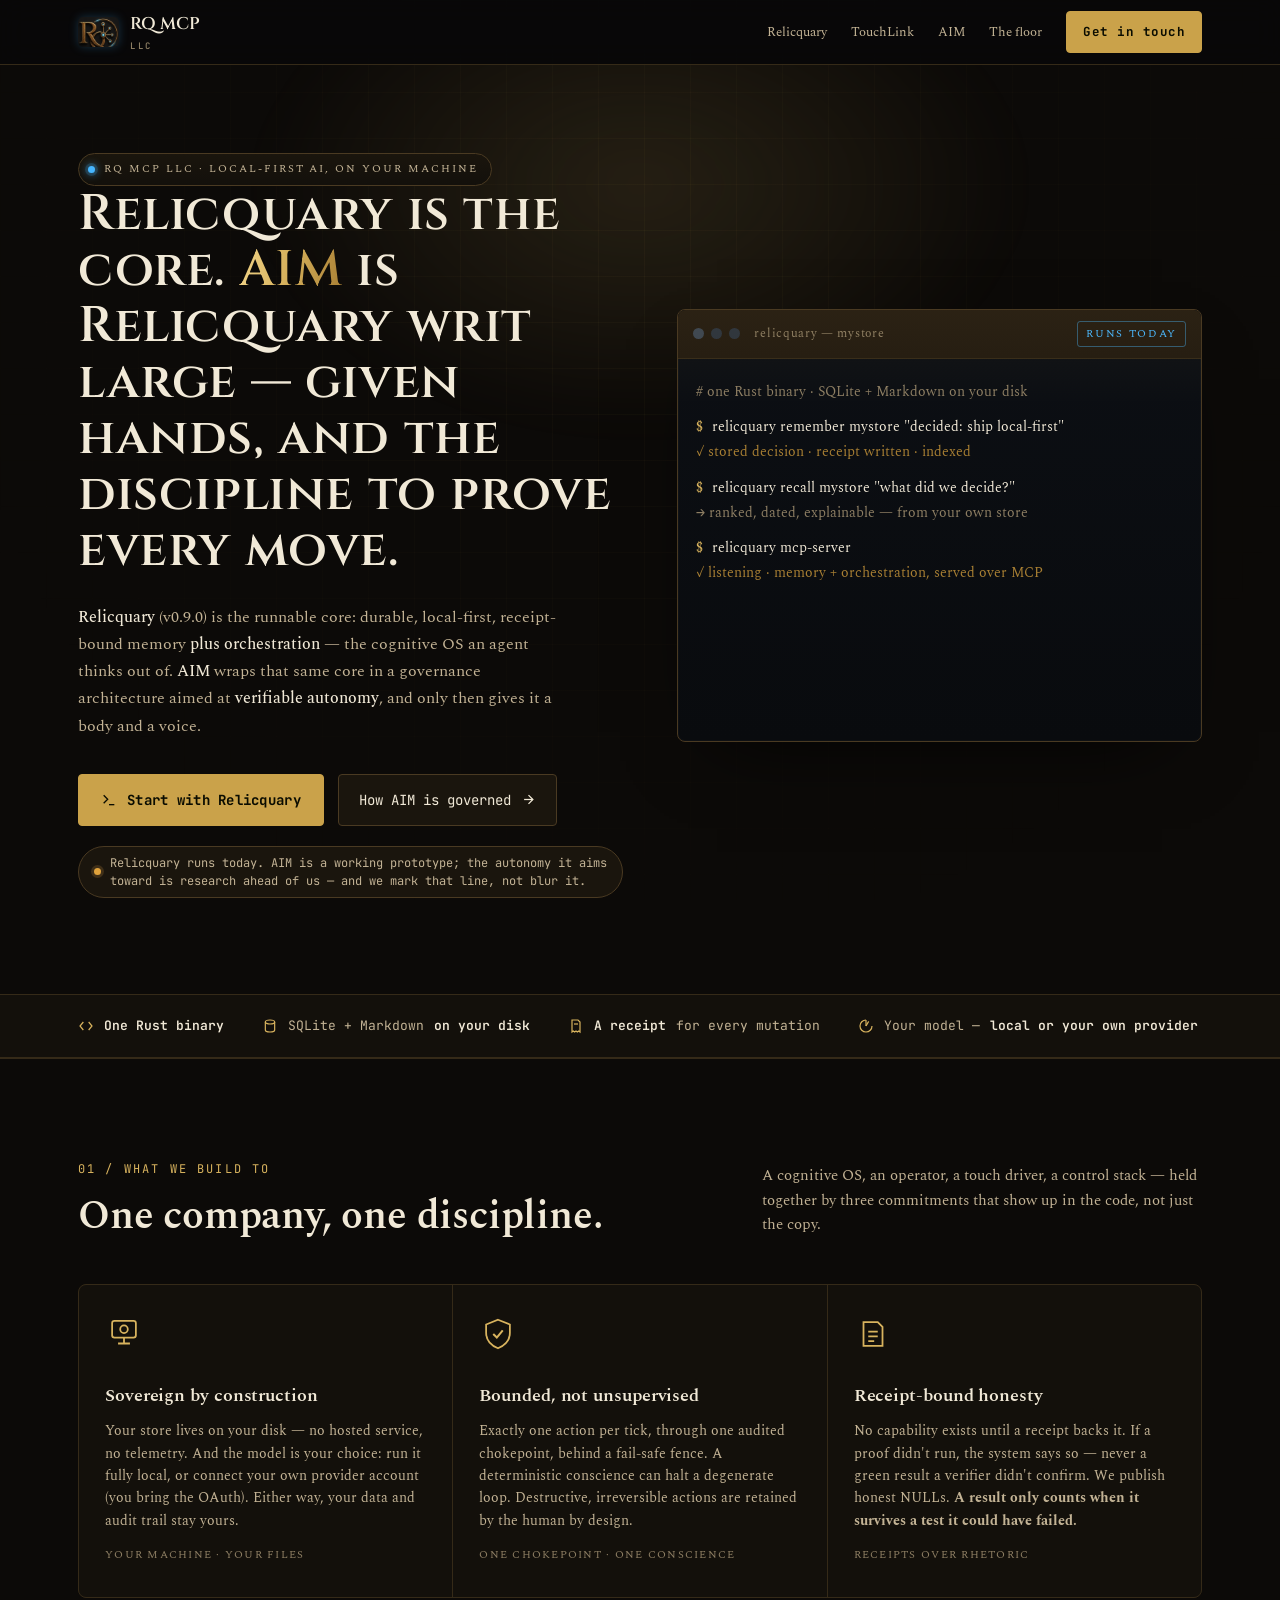
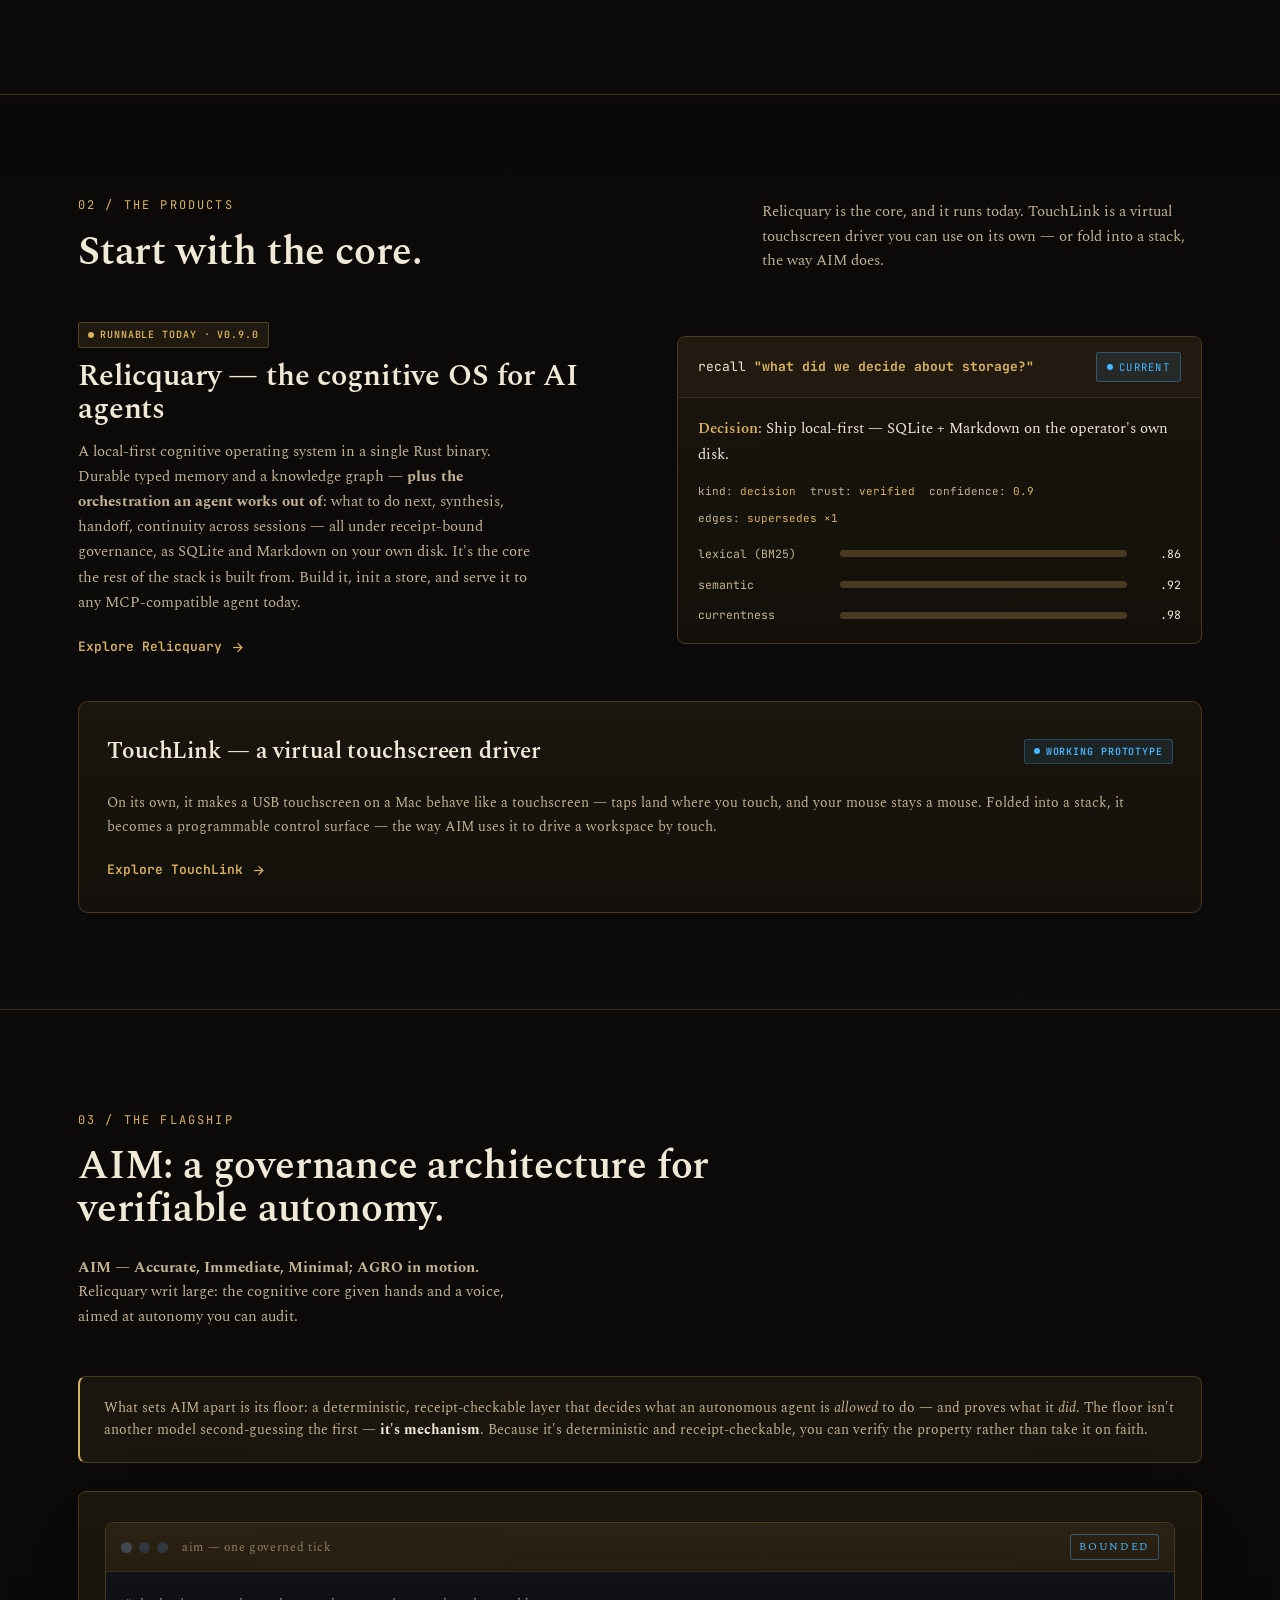
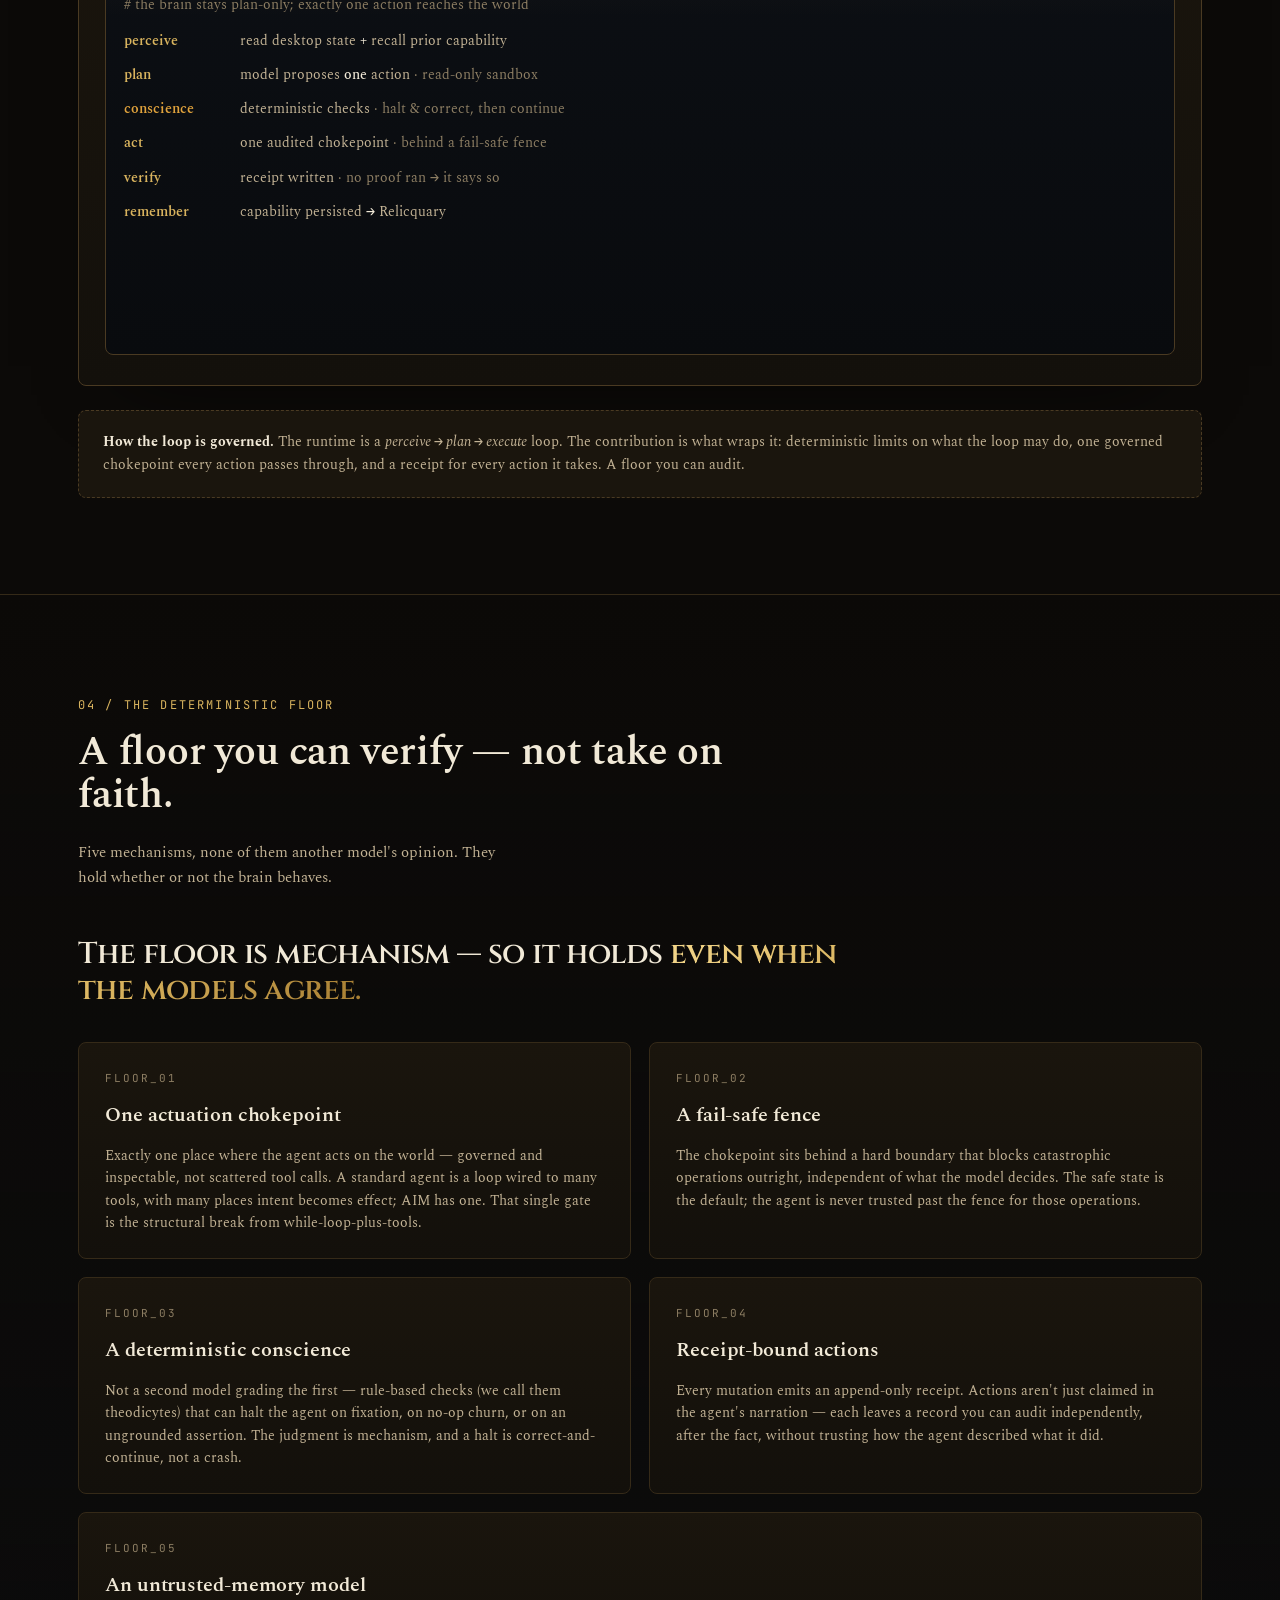
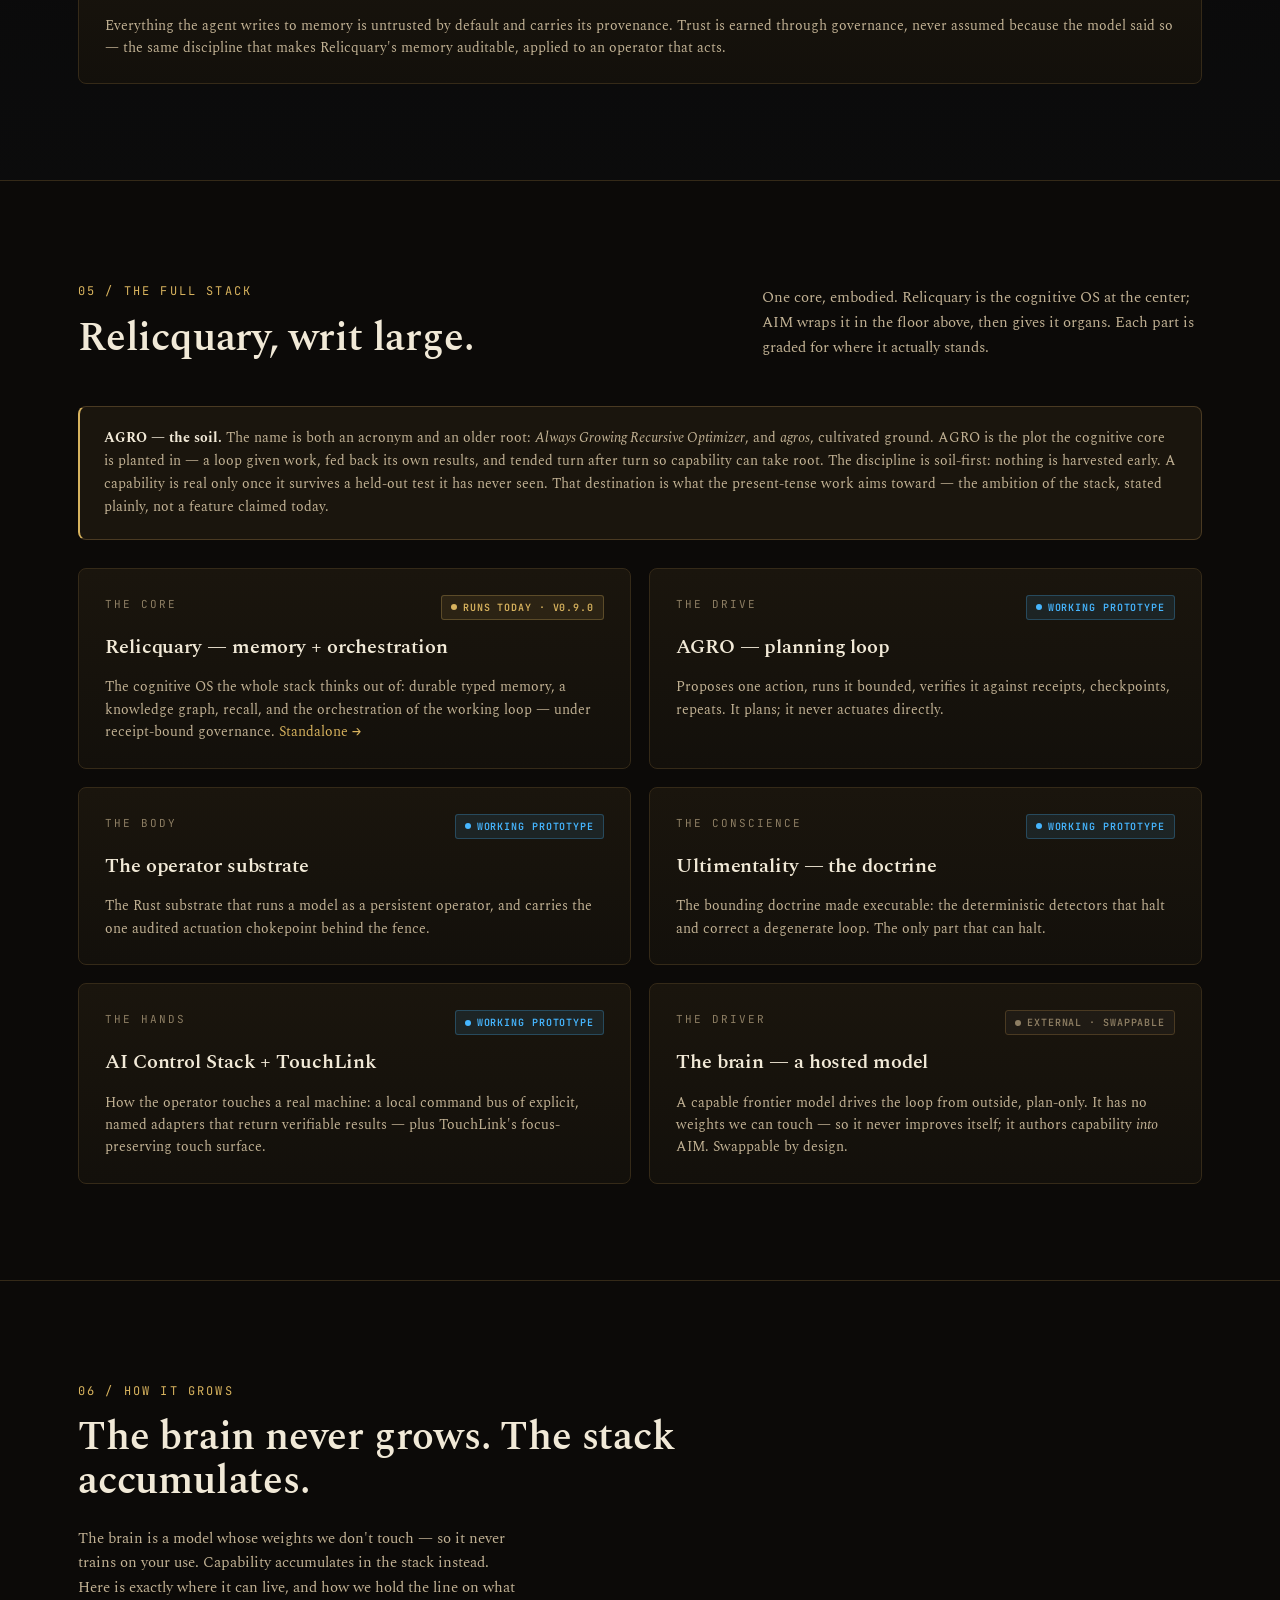
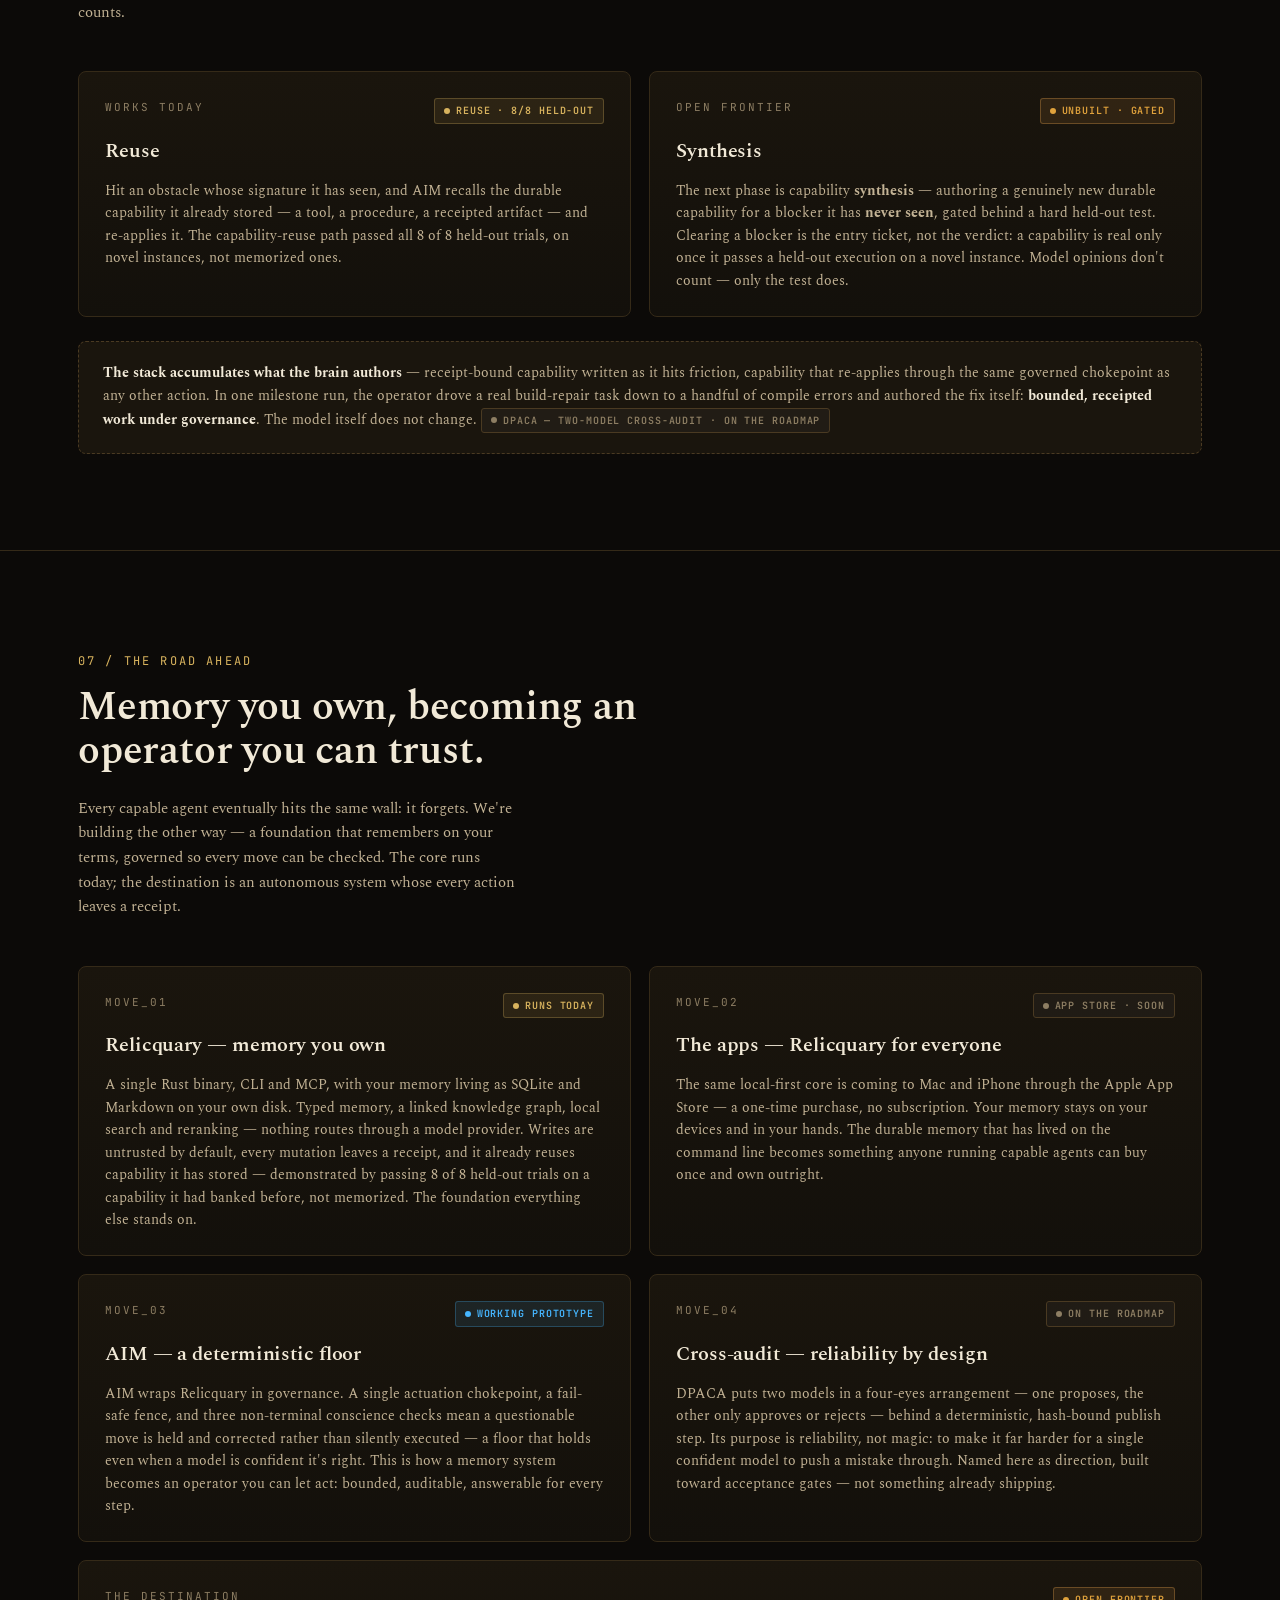
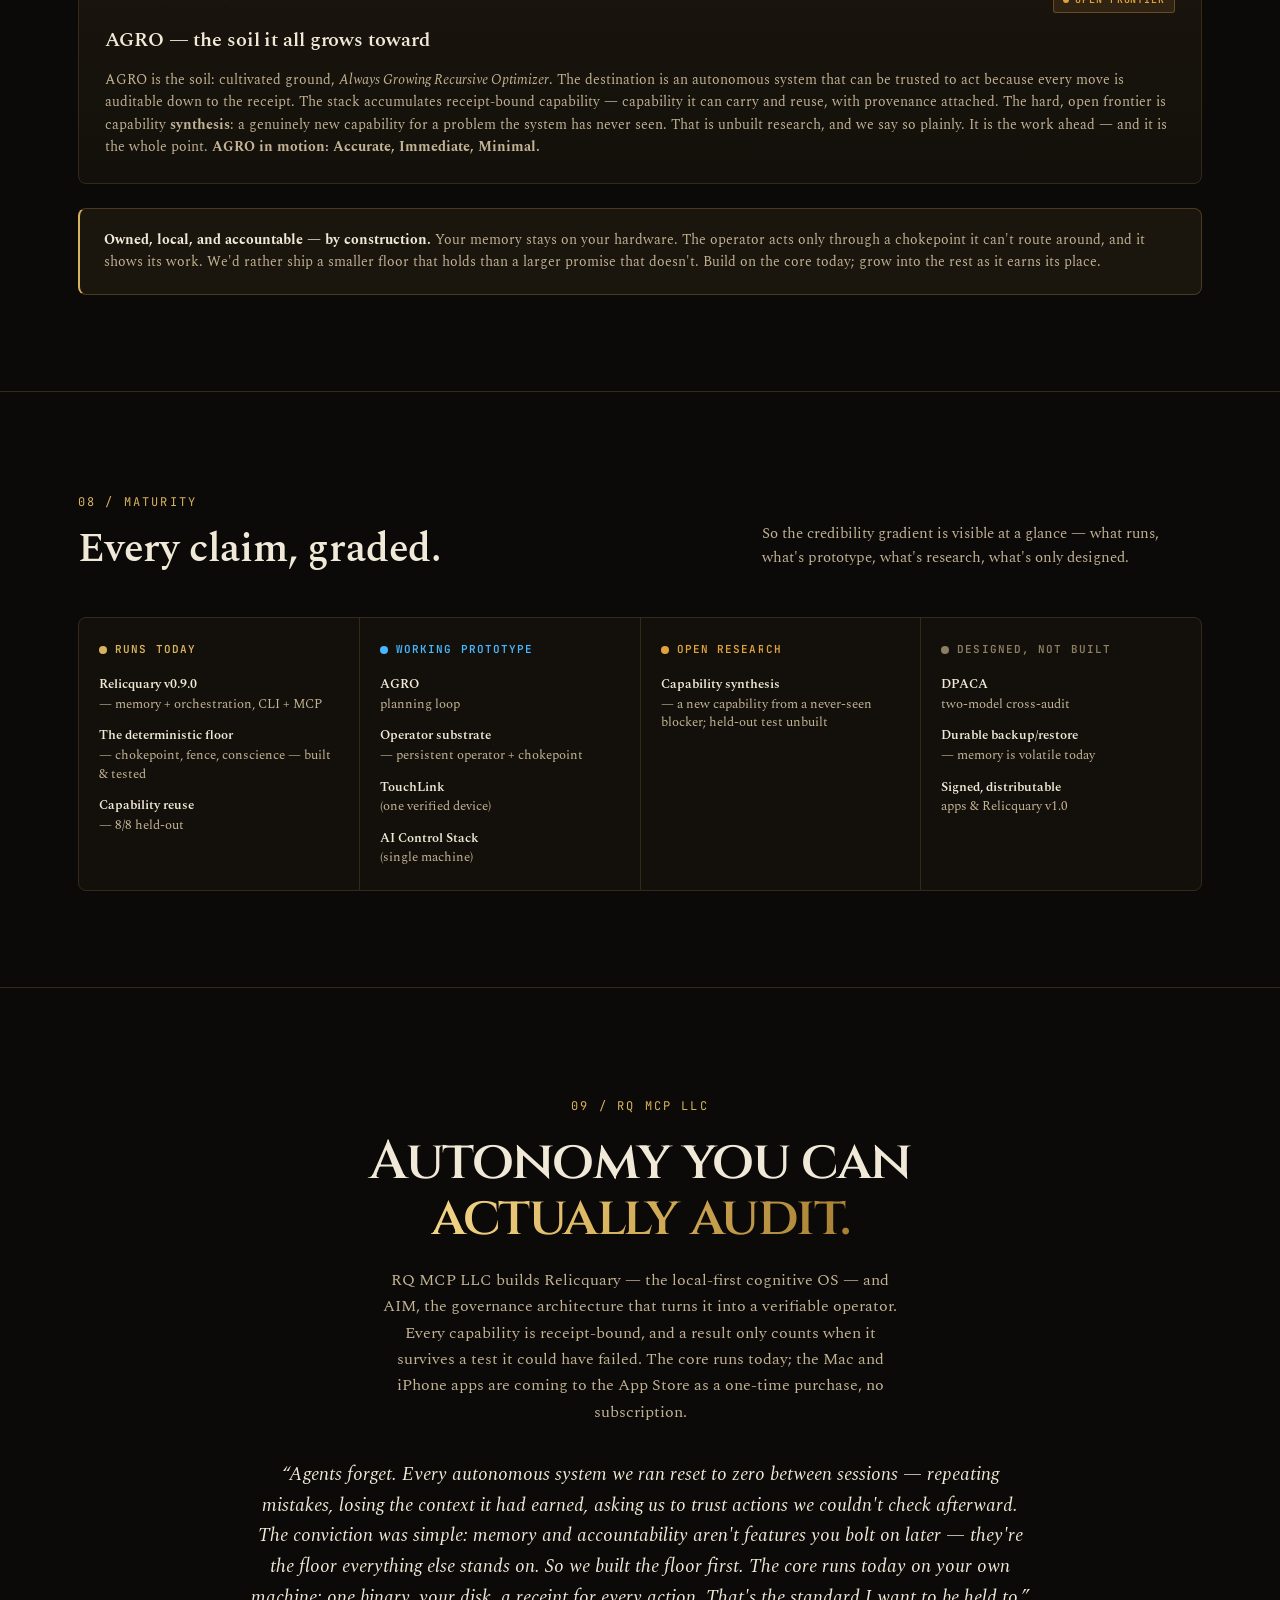
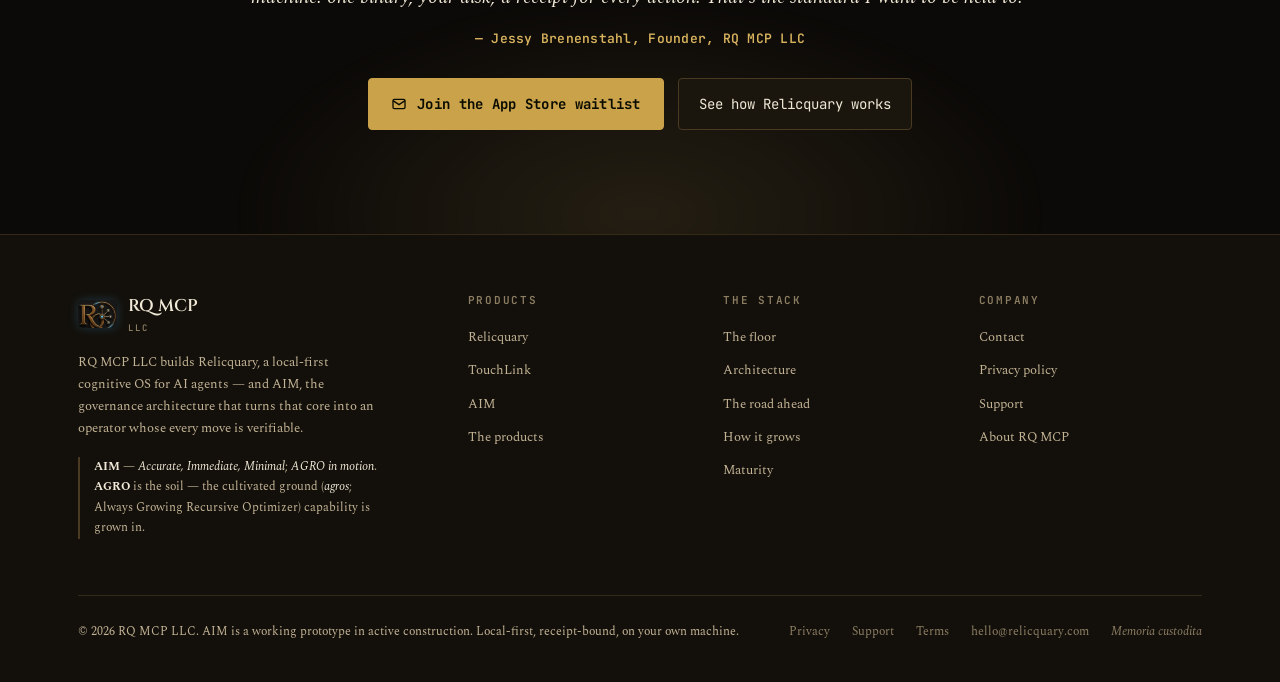
==== index.html @ ea73032f "rqmcp.llc — RQ MCP LLC company / AIM-stack home Co-Authored-By: Claude Opus 4.8 <noreply@anthropic.c" ====
<!DOCTYPE html>
<html lang="en" class="no-js">
<head>
<meta charset="UTF-8" />
<meta name="viewport" content="width=device-width, initial-scale=1.0" />
<title>AIM — governed autonomy, built on Relicquary | RQ MCP</title>
<meta name="description" content="AIM is RQ MCP LLC's governance architecture for verifiable autonomy, built on Relicquary: one actuation chokepoint, a fail-safe fence, a deterministic conscience, receipt-bound actions." />
<meta name="theme-color" content="#070809" />
<link rel="canonical" href="https://rqmcp.llc/" />
<meta property="og:type" content="website" />
<meta property="og:url" content="https://rqmcp.llc/" />
<meta property="og:title" content="AIM — a governance architecture for verifiable autonomy" />
<meta property="og:description" content="Relicquary is the core; AIM is that core given hands and a deterministic floor — RQ MCP LLC's stack for autonomy you can actually audit." />
<meta property="og:image" content="https://relicquary.com/assets/brand/og-card.png" />
<meta name="twitter:card" content="summary_large_image" />
<link rel="icon" href="assets/brand/favicon.ico" sizes="any" />
<link rel="icon" type="image/png" href="assets/brand/favicon-32.png" sizes="32x32" />
<link rel="apple-touch-icon" href="assets/brand/apple-touch-icon.png" />
<link rel="preconnect" href="https://fonts.googleapis.com" />
<link rel="preconnect" href="https://fonts.gstatic.com" crossorigin />
<link href="https://fonts.googleapis.com/css2?family=Cinzel:wght@500;600;700&family=Spectral:wght@400;500;600;700&family=JetBrains+Mono:wght@400;500;600;700&display=swap" rel="stylesheet" />
<link rel="stylesheet" href="assets/styles.css" />
<script type="application/ld+json">
{
  "@context": "https://schema.org",
  "@type": "Organization",
  "name": "RQ MCP LLC",
  "alternateName": "Relicquary",
  "url": "https://relicquary.com",
  "email": "hello@relicquary.com",
  "logo": "https://relicquary.com/assets/brand/relicquary-mark.png",
  "description": "RQ MCP LLC builds local-first cognitive infrastructure for AI agents: Relicquary, a memory operating system in a single Rust binary; TouchLink, a native macOS touchscreen driver; and AIM, a governance architecture for verifiable autonomy built on Relicquary.",
  "founder": { "@type": "Person", "name": "Jessy Brenenstahl" },
  "makesOffer": [
    { "@type": "Offer", "itemOffered": { "@type": "SoftwareApplication", "name": "Relicquary", "applicationCategory": "DeveloperApplication", "operatingSystem": "macOS, iOS" } },
    { "@type": "Offer", "itemOffered": { "@type": "SoftwareApplication", "name": "TouchLink", "applicationCategory": "UtilitiesApplication", "operatingSystem": "macOS" } },
    { "@type": "Offer", "itemOffered": { "@type": "SoftwareApplication", "name": "AIM", "applicationCategory": "DeveloperApplication" } }
  ]
}
</script>
<script>document.documentElement.className = document.documentElement.className.replace('no-js','js');</script>
</head>
<body>

<a href="#main" class="skip">Skip to content</a>

<svg width="0" height="0" style="position:absolute" aria-hidden="true" focusable="false">
  <defs>
    <linearGradient id="signalLine" x1="0" y1="0" x2="1" y2="1"><stop offset="0" stop-color="#d8b35e"/><stop offset="1" stop-color="#a87f33"/></linearGradient>
  </defs>
</svg>

<!-- NAV -->
<header class="nav" id="topnav">
  <div class="nav-inner">
    <a class="brand" href="index.html" aria-label="RQ MCP LLC home">
      <img class="mark" src="assets/brand/rq-mark.png" alt="" />
      <span>RQ&nbsp;MCP<small>LLC</small></span>
    </a>
    <nav class="nav-links" id="navlinks" aria-label="Primary">
      <a href="https://relicquary.com/">Relicquary</a>
      <a href="touchlink.html">TouchLink</a>
      <a href="#aim">AIM</a>
      <a href="#trust">The floor</a>
      <a class="nav-cta" href="#contact">Get in touch</a>
    </nav>
    <button class="nav-toggle" aria-label="Toggle menu" aria-expanded="false" aria-controls="navlinks" id="navToggle">
      <svg width="18" height="18" viewBox="0 0 24 24" fill="none" stroke="currentColor" stroke-width="2" aria-hidden="true"><line x1="3" y1="7" x2="21" y2="7"/><line x1="3" y1="12" x2="21" y2="12"/><line x1="3" y1="17" x2="21" y2="17"/></svg>
    </button>
  </div>
</header>

<main id="main">

<!-- HERO -->
<header class="hero">
  <div class="hero-glow" aria-hidden="true"></div>
  <div class="wrap hero-grid">
    <div class="hero-copy">
      <div class="eyebrow"><span class="dot" aria-hidden="true"></span><span>RQ MCP LLC · local-first AI, on your machine</span></div>
      <h1 class="hero-title">Relicquary is the core. <span class="signal">AIM</span> is Relicquary writ large — given hands, and the discipline to prove every move.</h1>
      <p class="hero-sub"><b>Relicquary</b> (v0.9.0) is the runnable core: durable, local-first, receipt-bound memory <b>plus orchestration</b> — the cognitive OS an agent thinks out of. <b>AIM</b> wraps that same core in a governance architecture aimed at <b>verifiable autonomy</b>, and only then gives it a body and a voice.</p>
      <div class="hero-actions">
        <a class="btn-primary" href="https://relicquary.com/">
          <svg width="16" height="16" viewBox="0 0 24 24" fill="none" stroke="currentColor" stroke-width="2" aria-hidden="true"><polyline points="4 17 10 11 4 5"/><line x1="12" y1="19" x2="20" y2="19"/></svg>
          Start with Relicquary
        </a>
        <a class="btn-ghost" href="#aim">
          How AIM is governed
          <svg width="15" height="15" viewBox="0 0 24 24" fill="none" stroke="currentColor" stroke-width="2" aria-hidden="true"><line x1="5" y1="12" x2="19" y2="12"/><polyline points="12 5 19 12 12 19"/></svg>
        </a>
      </div>
      <div class="honesty"><span class="pip" aria-hidden="true"></span><span>Relicquary runs today. AIM is a working prototype; the autonomy it aims toward is research ahead of us — and we mark that line, not blur it.</span></div>
    </div>

    <!-- Relicquary "runs today" terminal -->
    <div class="terminal" role="img" aria-label="A terminal showing Relicquary running from one binary: remember a decision (a receipt is written and it is indexed), recall it in plain language (ranked, dated, explainable), and serve memory to agents over MCP — with nothing leaving the machine.">
      <div class="term-bar">
        <div class="term-dots" aria-hidden="true"><i></i><i></i><i></i></div>
        <span class="term-title">relicquary — mystore</span>
        <span class="term-tag">runs today</span>
      </div>
      <div class="term-body">
        <div class="term-comment"># one Rust binary · SQLite + Markdown on your disk</div>
        <div class="term-line"><span class="prompt">$</span><span class="cmd">relicquary remember mystore "decided: ship local-first"</span></div>
        <div class="term-comment" style="color:var(--signal-dim);margin:2px 0 12px">✓ stored decision · receipt written · indexed</div>
        <div class="term-line"><span class="prompt">$</span><span class="cmd">relicquary recall mystore "what did we decide?"</span></div>
        <div class="term-comment" style="margin:2px 0 12px">→ ranked, dated, explainable — from your own store</div>
        <div class="term-line"><span class="prompt">$</span><span class="cmd">relicquary mcp-server</span></div>
        <div class="term-comment" style="color:var(--signal-dim);margin:2px 0 0">✓ listening · memory + orchestration, served over MCP</div>
      </div>
    </div>
  </div>
</header>

<!-- PROOF STRIP -->
<section class="proof" aria-label="What's verifiable">
  <div class="wrap">
    <span class="pf"><svg viewBox="0 0 24 24" fill="none" stroke="currentColor" stroke-width="1.8" aria-hidden="true"><polyline points="8 6 3 12 8 18"/><polyline points="16 6 21 12 16 18"/></svg><b>One Rust binary</b></span>
    <span class="pf"><svg viewBox="0 0 24 24" fill="none" stroke="currentColor" stroke-width="1.8" aria-hidden="true"><ellipse cx="12" cy="6" rx="7" ry="3"/><path d="M5 6v12c0 1.7 3.1 3 7 3s7-1.3 7-3V6"/></svg>SQLite + Markdown <b>on your disk</b></span>
    <span class="pf"><svg viewBox="0 0 24 24" fill="none" stroke="currentColor" stroke-width="1.8" aria-hidden="true"><path d="M6 3h9l3 3v15l-2-1.4-2 1.4-2-1.4-2 1.4-2-1.4-2 1.4Z"/><line x1="9" y1="9" x2="15" y2="9"/></svg><b>A receipt</b> for every mutation</span>
    <span class="pf"><svg viewBox="0 0 24 24" fill="none" stroke="currentColor" stroke-width="1.8" aria-hidden="true"><path d="M12 3a9 9 0 109 9"/><line x1="12" y1="3" x2="12" y2="12"/><path d="M16 5l-4 7"/></svg>Your model — <b>local or your own provider</b></span>
  </div>
</section>

<!-- WHAT WE BUILD TO -->
<section class="whatis" id="believe">
  <div class="wrap">
    <div class="sec-head reveal">
      <div>
        <span class="index">01 / WHAT WE BUILD TO</span>
        <h2>One company, one discipline.</h2>
      </div>
      <p>A cognitive OS, an operator, a touch driver, a control stack — held together by three commitments that show up in the code, not just the copy.</p>
    </div>
    <div class="pillars reveal">
      <div class="pillar">
        <svg class="ic" viewBox="0 0 32 32" fill="none" stroke="currentColor" stroke-width="1.5" aria-hidden="true"><rect x="6" y="5" width="20" height="14" rx="2"/><path d="M11 24h10M16 19v5"/><circle cx="16" cy="12" r="3.2"/></svg>
        <h3>Sovereign by construction</h3>
        <p>Your store lives on your disk — no hosted service, no telemetry. And the model is your choice: run it fully local, or connect your own provider account (you bring the OAuth). Either way, your data and audit trail stay yours.</p>
        <span class="tag">your machine · your files</span>
      </div>
      <div class="pillar">
        <svg class="ic" viewBox="0 0 32 32" fill="none" stroke="currentColor" stroke-width="1.5" aria-hidden="true"><path d="M16 4 L26 8 V15 C26 22 21 26 16 28 C11 26 6 22 6 15 V8 Z"/><path d="M12 16 l3 3 l5 -6" stroke-width="1.7"/></svg>
        <h3>Bounded, not unsupervised</h3>
        <p>Exactly one action per tick, through one audited chokepoint, behind a fail-safe fence. A deterministic conscience can halt a degenerate loop. Destructive, irreversible actions are retained by the human by design.</p>
        <span class="tag">one chokepoint · one conscience</span>
      </div>
      <div class="pillar">
        <svg class="ic" viewBox="0 0 32 32" fill="none" stroke="currentColor" stroke-width="1.5" aria-hidden="true"><path d="M8 6 h12 l4 4 v16 H8 Z"/><path d="M12 14 h8 M12 18 h8 M12 22 h5"/></svg>
        <h3>Receipt-bound honesty</h3>
        <p>No capability exists until a receipt backs it. If a proof didn't run, the system says so — never a green result a verifier didn't confirm. We publish honest NULLs. <b>A result only counts when it survives a test it could have failed.</b></p>
        <span class="tag">receipts over rhetoric</span>
      </div>
    </div>
  </div>
</section>

<!-- SHIPPING TODAY -->
<section class="caps" id="shipping">
  <div class="wrap">
    <div class="sec-head reveal">
      <div>
        <span class="index">02 / THE PRODUCTS</span>
        <h2>Start with the core.</h2>
      </div>
      <p>Relicquary is the core, and it runs today. TouchLink is a virtual touchscreen driver you can use on its own — or fold into a stack, the way AIM does.</p>
    </div>

    <!-- Relicquary feature -->
    <div class="feature-grid reveal" style="margin-bottom:40px">
      <div class="feature-copy">
        <span class="status shipping">Runnable today · v0.9.0</span>
        <h3>Relicquary — the cognitive OS for AI agents</h3>
        <p class="lead">A local-first cognitive operating system in a single Rust binary. Durable typed memory and a knowledge graph — <b>plus the orchestration an agent works out of</b>: what to do next, synthesis, handoff, continuity across sessions — all under receipt-bound governance, as SQLite and Markdown on your own disk. It's the core the rest of the stack is built from. Build it, init a store, and serve it to any MCP-compatible agent today.</p>
        <a class="pc-cta" href="https://relicquary.com/">Explore Relicquary <svg width="15" height="15" viewBox="0 0 24 24" fill="none" stroke="currentColor" stroke-width="2" aria-hidden="true"><line x1="5" y1="12" x2="19" y2="12"/><polyline points="12 5 19 12 12 19"/></svg></a>
      </div>
      <div class="why-card" style="margin-top:0">
        <div class="why-top">
          <div class="q">recall <b>"what did we decide about storage?"</b></div>
          <span class="badge"><span class="pip" aria-hidden="true"></span>current</span>
        </div>
        <div class="why-body">
          <p class="res-line"><b>Decision:</b> Ship local-first — SQLite + Markdown on the operator's own disk.</p>
          <div class="why-meta">
            <span>kind: <em>decision</em></span>
            <span>trust: <em>verified</em></span>
            <span>confidence: <em>0.9</em></span>
            <span>edges: <em>supersedes ×1</em></span>
          </div>
          <div class="scorebars" aria-hidden="true">
            <div class="sb"><span>lexical (BM25)</span><span class="track"><span class="fill f1" style="width:86%"></span></span><span class="val">.86</span></div>
            <div class="sb"><span>semantic</span><span class="track"><span class="fill f2" style="width:92%"></span></span><span class="val">.92</span></div>
            <div class="sb"><span>currentness</span><span class="track"><span class="fill f4" style="width:98%"></span></span><span class="val">.98</span></div>
          </div>
        </div>
      </div>
    </div>

    <!-- TouchLink card -->
    <div class="product-grid reveal" style="grid-template-columns:1fr">
      <a class="product-card" href="touchlink.html" aria-label="TouchLink — virtual touchscreen driver, learn more">
        <div class="pc-top"><h3>TouchLink — a virtual touchscreen driver</h3><span class="status prototype">Working prototype</span></div>
        <p class="pc-sub">On its own, it makes a USB touchscreen on a Mac behave like a touchscreen — taps land where you touch, and your mouse stays a mouse. Folded into a stack, it becomes a programmable control surface — the way AIM uses it to drive a workspace by touch.</p>
        <span class="pc-cta">Explore TouchLink <svg width="15" height="15" viewBox="0 0 24 24" fill="none" stroke="currentColor" stroke-width="2" aria-hidden="true"><line x1="5" y1="12" x2="19" y2="12"/><polyline points="12 5 19 12 12 19"/></svg></span>
      </a>
    </div>
  </div>
</section>

<!-- AIM — governance architecture -->
<section class="recall" id="aim">
  <div class="wrap">
    <div class="sec-head reveal">
      <div>
        <span class="index">03 / THE FLAGSHIP</span>
        <h2>AIM: a governance architecture for verifiable autonomy.</h2>
      </div>
      <p><b>AIM — Accurate, Immediate, Minimal; AGRO in motion.</b> Relicquary writ large: the cognitive core given hands and a voice, aimed at autonomy you can audit.</p>
    </div>
    <div class="recall-note reveal" style="border-style:solid;border-left:2px solid var(--signal)">
      What sets AIM apart is its floor: a deterministic, receipt-checkable layer that decides what an autonomous agent is <em>allowed</em> to do — and proves what it <em>did</em>. The floor isn't another model second-guessing the first — <b>it's mechanism</b>. Because it's deterministic and receipt-checkable, you can verify the property rather than take it on faith.
    </div>

    <div class="pipe-figure reveal" style="margin:28px 0 0">
      <div class="terminal" role="img" aria-label="One governed AIM tick: perceive the desktop and recall lessons; the model proposes a single action in a read-only sandbox; a deterministic conscience checks it and can halt and correct; the action runs through one audited chokepoint behind a fail-safe fence; a receipt is written, and if no proof ran it says so; the lesson is persisted to Relicquary." style="box-shadow:none">
        <div class="term-bar">
          <div class="term-dots" aria-hidden="true"><i></i><i></i><i></i></div>
          <span class="term-title">aim — one governed tick</span>
          <span class="term-tag">bounded</span>
        </div>
        <div class="term-body">
          <div class="term-comment"># the brain stays plan-only; exactly one action reaches the world</div>
          <div class="wire">
            <div class="step"><span class="k">perceive</span><span class="v">read desktop state <b>+</b> recall prior capability</span></div>
            <div class="step"><span class="k">plan</span><span class="v">model proposes <b>one</b> action <span class="note">· read-only sandbox</span></span></div>
            <div class="step"><span class="k gate">conscience</span><span class="v">deterministic checks <span class="note">· halt &amp; correct, then continue</span></span></div>
            <div class="step"><span class="k">act</span><span class="v">one audited chokepoint <span class="note">· behind a fail-safe fence</span></span></div>
            <div class="step"><span class="k">verify</span><span class="v">receipt written <span class="note">· no proof ran → it says so</span></span></div>
            <div class="step"><span class="k">remember</span><span class="v">capability persisted <b>→</b> Relicquary</span></div>
          </div>
        </div>
      </div>
    </div>

    <div class="recall-note reveal" style="margin-top:24px">
      <b>How the loop is governed.</b> The runtime is a <em>perceive → plan → execute</em> loop. The contribution is what wraps it: deterministic limits on what the loop may do, one governed chokepoint every action passes through, and a receipt for every action it takes. A floor you can audit.
    </div>
  </div>
</section>

<!-- THE DETERMINISTIC FLOOR -->
<section class="caps" id="trust">
  <div class="wrap">
    <div class="sec-head reveal">
      <div>
        <span class="index">04 / THE DETERMINISTIC FLOOR</span>
        <h2>A floor you can verify — not take on faith.</h2>
      </div>
      <p>Five mechanisms, none of them another model's opinion. They hold whether or not the brain behaves.</p>
    </div>
    <p class="floor-line reveal" style="margin:0 0 34px">The floor is mechanism — so it holds <span class="signal">even when the models agree.</span></p>
    <div class="cap-grid">
      <article class="cap reveal">
        <div class="cap-num">FLOOR_01</div>
        <h3>One actuation chokepoint</h3>
        <p>Exactly one place where the agent acts on the world — governed and inspectable, not scattered tool calls. A standard agent is a loop wired to many tools, with many places intent becomes effect; AIM has one. That single gate is the structural break from while-loop-plus-tools.</p>
      </article>
      <article class="cap reveal d1">
        <div class="cap-num">FLOOR_02</div>
        <h3>A fail-safe fence</h3>
        <p>The chokepoint sits behind a hard boundary that blocks catastrophic operations outright, independent of what the model decides. The safe state is the default; the agent is never trusted past the fence for those operations.</p>
      </article>
      <article class="cap reveal">
        <div class="cap-num">FLOOR_03</div>
        <h3>A deterministic conscience</h3>
        <p>Not a second model grading the first — rule-based checks (we call them theodicytes) that can halt the agent on fixation, on no-op churn, or on an ungrounded assertion. The judgment is mechanism, and a halt is correct-and-continue, not a crash.</p>
      </article>
      <article class="cap reveal d1">
        <div class="cap-num">FLOOR_04</div>
        <h3>Receipt-bound actions</h3>
        <p>Every mutation emits an append-only receipt. Actions aren't just claimed in the agent's narration — each leaves a record you can audit independently, after the fact, without trusting how the agent described what it did.</p>
      </article>
      <article class="cap reveal" style="grid-column:1 / -1">
        <div class="cap-num">FLOOR_05</div>
        <h3>An untrusted-memory model</h3>
        <p>Everything the agent writes to memory is untrusted by default and carries its provenance. Trust is earned through governance, never assumed because the model said so — the same discipline that makes Relicquary's memory auditable, applied to an operator that acts.</p>
      </article>
    </div>
  </div>
</section>

<!-- RELICQUARY WRIT LARGE — the parts -->
<section class="whatis" id="architecture">
  <div class="wrap">
    <div class="sec-head reveal">
      <div>
        <span class="index">05 / THE FULL STACK</span>
        <h2>Relicquary, writ large.</h2>
      </div>
      <p>One core, embodied. Relicquary is the cognitive OS at the center; AIM wraps it in the floor above, then gives it organs. Each part is graded for where it actually stands.</p>
    </div>
    <div class="recall-note reveal" style="border-style:solid;border-left:2px solid var(--signal);margin-bottom:28px">
      <b>AGRO — the soil.</b> The name is both an acronym and an older root: <em>Always Growing Recursive Optimizer</em>, and <em>agros</em>, cultivated ground. AGRO is the plot the cognitive core is planted in — a loop given work, fed back its own results, and tended turn after turn so capability can take root. The discipline is soil-first: nothing is harvested early. A capability is real only once it survives a held-out test it has never seen. That destination is what the present-tense work aims toward — the ambition of the stack, stated plainly, not a feature claimed today.
    </div>
    <div class="cap-grid">
      <article class="cap reveal">
        <div class="cap-head"><div class="cap-num">THE CORE</div><span class="status shipping">runs today · v0.9.0</span></div>
        <h3>Relicquary — memory + orchestration</h3>
        <p>The cognitive OS the whole stack thinks out of: durable typed memory, a knowledge graph, recall, and the orchestration of the working loop — under receipt-bound governance. <a href="https://relicquary.com/" style="color:var(--signal)">Standalone&nbsp;→</a></p>
      </article>
      <article class="cap reveal d1">
        <div class="cap-head"><div class="cap-num">THE DRIVE</div><span class="status prototype">working prototype</span></div>
        <h3>AGRO — planning loop</h3>
        <p>Proposes one action, runs it bounded, verifies it against receipts, checkpoints, repeats. It plans; it never actuates directly.</p>
      </article>
      <article class="cap reveal">
        <div class="cap-head"><div class="cap-num">THE BODY</div><span class="status prototype">working prototype</span></div>
        <h3>The operator substrate</h3>
        <p>The Rust substrate that runs a model as a persistent operator, and carries the one audited actuation chokepoint behind the fence.</p>
      </article>
      <article class="cap reveal d1">
        <div class="cap-head"><div class="cap-num">THE CONSCIENCE</div><span class="status prototype">working prototype</span></div>
        <h3>Ultimentality — the doctrine</h3>
        <p>The bounding doctrine made executable: the deterministic detectors that halt and correct a degenerate loop. The only part that can halt.</p>
      </article>
      <article class="cap reveal">
        <div class="cap-head"><div class="cap-num">THE HANDS</div><span class="status prototype">working prototype</span></div>
        <h3>AI Control Stack + TouchLink</h3>
        <p>How the operator touches a real machine: a local command bus of explicit, named adapters that return verifiable results — plus TouchLink's focus-preserving touch surface.</p>
      </article>
      <article class="cap reveal d1">
        <div class="cap-head"><div class="cap-num">THE DRIVER</div><span class="status roadmap">external · swappable</span></div>
        <h3>The brain — a hosted model</h3>
        <p>A capable frontier model drives the loop from outside, plan-only. It has no weights we can touch — so it never improves itself; it authors capability <em>into</em> AIM. Swappable by design.</p>
      </article>
    </div>
  </div>
</section>

<!-- HOW IT GROWS -->
<section class="recall" id="frontier">
  <div class="wrap">
    <div class="sec-head reveal">
      <div>
        <span class="index">06 / HOW IT GROWS</span>
        <h2>The brain never grows. The stack accumulates.</h2>
      </div>
      <p>The brain is a model whose weights we don't touch — so it never trains on your use. Capability accumulates in the stack instead. Here is exactly where it can live, and how we hold the line on what counts.</p>
    </div>
    <div class="cap-grid">
      <article class="cap reveal">
        <div class="cap-head"><div class="cap-num">WORKS TODAY</div><span class="status shipping">reuse · 8/8 held-out</span></div>
        <h3>Reuse</h3>
        <p>Hit an obstacle whose signature it has seen, and AIM recalls the durable capability it already stored — a tool, a procedure, a receipted artifact — and re-applies it. The capability-reuse path passed all 8 of 8 held-out trials, on novel instances, not memorized ones.</p>
      </article>
      <article class="cap reveal d1">
        <div class="cap-head"><div class="cap-num">OPEN FRONTIER</div><span class="status research">unbuilt · gated</span></div>
        <h3>Synthesis</h3>
        <p>The next phase is capability <b>synthesis</b> — authoring a genuinely new durable capability for a blocker it has <b>never seen</b>, gated behind a hard held-out test. Clearing a blocker is the entry ticket, not the verdict: a capability is real only once it passes a held-out execution on a novel instance. Model opinions don't count — only the test does.</p>
      </article>
    </div>
    <div class="recall-note reveal" style="margin-top:24px">
      <b>The stack accumulates what the brain authors</b> — receipt-bound capability written as it hits friction, capability that re-applies through the same governed chokepoint as any other action. In one milestone run, the operator drove a real build-repair task down to a handful of compile errors and authored the fix itself: <b>bounded, receipted work under governance</b>. The model itself does not change. <span class="status roadmap" style="vertical-align:middle">DPACA — two-model cross-audit · on the roadmap</span>
    </div>
  </div>
</section>

<!-- PRODUCT VISION / THE ROAD AHEAD -->
<section class="recall" id="vision">
  <div class="wrap">
    <div class="sec-head reveal">
      <div>
        <span class="index">07 / THE ROAD AHEAD</span>
        <h2>Memory you own, becoming an operator you can trust.</h2>
      </div>
      <p>Every capable agent eventually hits the same wall: it forgets. We're building the other way — a foundation that remembers on your terms, governed so every move can be checked. The core runs today; the destination is an autonomous system whose every action leaves a receipt.</p>
    </div>
    <div class="cap-grid">
      <article class="cap reveal">
        <div class="cap-head"><div class="cap-num">MOVE_01</div><span class="status shipping">runs today</span></div>
        <h3>Relicquary — memory you own</h3>
        <p>A single Rust binary, CLI and MCP, with your memory living as SQLite and Markdown on your own disk. Typed memory, a linked knowledge graph, local search and reranking — nothing routes through a model provider. Writes are untrusted by default, every mutation leaves a receipt, and it already reuses capability it has stored — demonstrated by passing 8 of 8 held-out trials on a capability it had banked before, not memorized. The foundation everything else stands on.</p>
      </article>
      <article class="cap reveal d1">
        <div class="cap-head"><div class="cap-num">MOVE_02</div><span class="status roadmap">App Store · soon</span></div>
        <h3>The apps — Relicquary for everyone</h3>
        <p>The same local-first core is coming to Mac and iPhone through the Apple App Store — a one-time purchase, no subscription. Your memory stays on your devices and in your hands. The durable memory that has lived on the command line becomes something anyone running capable agents can buy once and own outright.</p>
      </article>
      <article class="cap reveal d1">
        <div class="cap-head"><div class="cap-num">MOVE_03</div><span class="status prototype">working prototype</span></div>
        <h3>AIM — a deterministic floor</h3>
        <p>AIM wraps Relicquary in governance. A single actuation chokepoint, a fail-safe fence, and three non-terminal conscience checks mean a questionable move is held and corrected rather than silently executed — a floor that holds even when a model is confident it's right. This is how a memory system becomes an operator you can let act: bounded, auditable, answerable for every step.</p>
      </article>
      <article class="cap reveal">
        <div class="cap-head"><div class="cap-num">MOVE_04</div><span class="status roadmap">on the roadmap</span></div>
        <h3>Cross-audit — reliability by design</h3>
        <p>DPACA puts two models in a four-eyes arrangement — one proposes, the other only approves or rejects — behind a deterministic, hash-bound publish step. Its purpose is reliability, not magic: to make it far harder for a single confident model to push a mistake through. Named here as direction, built toward acceptance gates — not something already shipping.</p>
      </article>
      <article class="cap reveal" style="grid-column:1 / -1">
        <div class="cap-head"><div class="cap-num">THE DESTINATION</div><span class="status research">open frontier</span></div>
        <h3>AGRO — the soil it all grows toward</h3>
        <p>AGRO is the soil: cultivated ground, <em>Always Growing Recursive Optimizer</em>. The destination is an autonomous system that can be trusted to act because every move is auditable down to the receipt. The stack accumulates receipt-bound capability — capability it can carry and reuse, with provenance attached. The hard, open frontier is capability <b>synthesis</b>: a genuinely new capability for a problem the system has never seen. That is unbuilt research, and we say so plainly. It is the work ahead — and it is the whole point. <b>AGRO in motion: Accurate, Immediate, Minimal.</b></p>
      </article>
    </div>
    <div class="recall-note reveal" style="margin-top:24px;border-style:solid;border-left:2px solid var(--signal)">
      <b>Owned, local, and accountable — by construction.</b> Your memory stays on your hardware. The operator acts only through a chokepoint it can't route around, and it shows its work. We'd rather ship a smaller floor that holds than a larger promise that doesn't. Build on the core today; grow into the rest as it earns its place.
    </div>
  </div>
</section>

<!-- MATURITY MAP -->
<section class="whatis" id="roadmap">
  <div class="wrap">
    <div class="sec-head reveal">
      <div>
        <span class="index">08 / MATURITY</span>
        <h2>Every claim, graded.</h2>
      </div>
      <p>So the credibility gradient is visible at a glance — what runs, what's prototype, what's research, what's only designed.</p>
    </div>
    <div class="tiers reveal">
      <div class="tier t-now">
        <h4>Runs today</h4>
        <ul>
          <li><b>Relicquary v0.9.0</b> — memory + orchestration, CLI + MCP</li>
          <li><b>The deterministic floor</b> — chokepoint, fence, conscience — built &amp; tested</li>
          <li><b>Capability reuse</b> — 8/8 held-out</li>
        </ul>
      </div>
      <div class="tier t-proto">
        <h4>Working prototype</h4>
        <ul>
          <li><b>AGRO</b> planning loop</li>
          <li><b>Operator substrate</b> — persistent operator + chokepoint</li>
          <li><b>TouchLink</b> (one verified device)</li>
          <li><b>AI Control Stack</b> (single machine)</li>
        </ul>
      </div>
      <div class="tier t-research">
        <h4>Open research</h4>
        <ul>
          <li><b>Capability synthesis</b> — a new capability from a never-seen blocker; held-out test unbuilt</li>
        </ul>
      </div>
      <div class="tier t-road">
        <h4>Designed, not built</h4>
        <ul>
          <li><b>DPACA</b> two-model cross-audit</li>
          <li><b>Durable backup/restore</b> — memory is volatile today</li>
          <li><b>Signed, distributable</b> apps &amp; Relicquary v1.0</li>
        </ul>
      </div>
    </div>
  </div>
</section>

<!-- ABOUT / CONTACT -->
<section class="cta" id="contact">
  <div class="cta-glow" aria-hidden="true"></div>
  <div class="wrap cta-inner">
    <span class="index">09 / RQ MCP LLC</span>
    <h2 style="margin-top:14px">Autonomy you can <span class="signal">actually audit.</span></h2>
    <p>RQ MCP LLC builds Relicquary — the local-first cognitive OS — and AIM, the governance architecture that turns it into a verifiable operator. Every capability is receipt-bound, and a result only counts when it survives a test it could have failed. The core runs today; the Mac and iPhone apps are coming to the App Store as a one-time purchase, no subscription.</p>
    <blockquote class="reveal" style="max-width:780px;margin:34px auto 4px;font:italic 400 19px/1.62 var(--body);color:var(--ink)">
      &ldquo;Agents forget. Every autonomous system we ran reset to zero between sessions — repeating mistakes, losing the context it had earned, asking us to trust actions we couldn't check afterward. The conviction was simple: memory and accountability aren't features you bolt on later — they're the floor everything else stands on. So we built the floor first. The core runs today on your own machine: one binary, your disk, a receipt for every action. That's the standard I want to be held to.&rdquo;
      <cite style="display:block;margin-top:16px;font:600 13px/1.4 var(--mono);font-style:normal;color:var(--signal);letter-spacing:.02em">— Jessy Brenenstahl, Founder, RQ MCP LLC</cite>
    </blockquote>
    <div class="cta-actions">
      <a class="btn-primary" href="mailto:hello@relicquary.com?subject=Relicquary%20waitlist">
        <svg width="16" height="16" viewBox="0 0 24 24" fill="none" stroke="currentColor" stroke-width="2" aria-hidden="true"><rect x="3" y="5" width="18" height="14" rx="2"/><polyline points="3 7 12 13 21 7"/></svg>
        Join the App Store waitlist
      </a>
      <a class="btn-ghost" href="https://relicquary.com/">See how Relicquary works</a>
    </div>
  </div>
</section>

</main>

<!-- FOOTER -->
<footer aria-labelledby="foot-h">
  <h2 id="foot-h" class="sr-only">RQ MCP LLC footer</h2>
  <div class="wrap">
    <div class="foot-grid">
      <div>
        <div class="foot-brand-row">
          <img class="mark" src="assets/brand/rq-mark.png" alt="" />
          <span>RQ&nbsp;MCP<small>LLC</small></span>
        </div>
        <p class="foot-about">RQ MCP LLC builds Relicquary, a local-first cognitive OS for AI agents — and AIM, the governance architecture that turns that core into an operator whose every move is verifiable.</p>
        <p class="etymology"><b>AIM</b> — <em>Accurate, Immediate, Minimal</em>; <em>AGRO in motion</em>. <b>AGRO</b> is the soil — the cultivated ground (<em>agros</em>; Always Growing Recursive Optimizer) capability is grown in.</p>
      </div>
      <div class="foot-col">
        <h5>Products</h5>
        <a href="https://relicquary.com/">Relicquary</a>
        <a href="touchlink.html">TouchLink</a>
        <a href="#aim">AIM</a>
        <a href="#shipping">The products</a>
      </div>
      <div class="foot-col">
        <h5>The stack</h5>
        <a href="#trust">The floor</a>
        <a href="#architecture">Architecture</a>
        <a href="#vision">The road ahead</a>
        <a href="#frontier">How it grows</a>
        <a href="#roadmap">Maturity</a>
      </div>
      <div class="foot-col">
        <h5>Company</h5>
        <a href="mailto:hello@relicquary.com">Contact</a>
        <a href="privacy.html">Privacy policy</a>
        <a href="support.html">Support</a>
        <a href="#contact">About RQ MCP</a>
      </div>
    </div>
    <div class="foot-bottom">
      <p>© <span class="yr">2026</span> RQ MCP LLC. AIM is a working prototype in active construction. Local-first, receipt-bound, on your own machine.</p>
      <div class="legal">
        <a href="privacy.html">Privacy</a>
        <a href="support.html">Support</a>
        <a href="terms.html">Terms</a>
        <a href="mailto:hello@relicquary.com">hello@relicquary.com</a>
        <span class="lat">Memoria custodita</span>
      </div>
    </div>
  </div>
</footer>

<script>
(function(){
  var reduce = window.matchMedia && window.matchMedia('(prefers-reduced-motion: reduce)').matches;
  Array.prototype.forEach.call(document.querySelectorAll('.yr'), function(el){ el.textContent = new Date().getFullYear(); });
  var navToggle = document.getElementById('navToggle');
  var navLinks = document.getElementById('navlinks');
  if(navToggle && navLinks){
    var closeNav = function(focusToggle){ navLinks.classList.remove('open'); navToggle.setAttribute('aria-expanded','false'); if(focusToggle){ navToggle.focus(); } };
    navToggle.addEventListener('click', function(){ var open = navLinks.classList.toggle('open'); navToggle.setAttribute('aria-expanded', open ? 'true' : 'false'); });
    Array.prototype.forEach.call(navLinks.querySelectorAll('a'), function(a){ a.addEventListener('click', function(){ closeNav(false); }); });
    document.addEventListener('keydown', function(e){ if(e.key === 'Escape' && navLinks.classList.contains('open')){ closeNav(true); } });
  }
  var revs = document.querySelectorAll('.reveal');
  function showAll(){ Array.prototype.forEach.call(revs, function(el){ el.classList.add('in'); }); }
  if(reduce || !('IntersectionObserver' in window)){ showAll(); }
  else {
    var io = new IntersectionObserver(function(entries){ entries.forEach(function(e){ if(e.isIntersecting){ e.target.classList.add('in'); io.unobserve(e.target); } }); }, {threshold:0.12, rootMargin:'0px 0px -6% 0px'});
    Array.prototype.forEach.call(revs, function(el){ io.observe(el); });
    window.addEventListener('load', function(){ setTimeout(showAll, 1200); });
    setTimeout(showAll, 2500);
  }
})();
</script>

</body>
</html>
---- assets/styles.css ----
/* ============================================================
   Relicquary — shared dark "Living Terminal" identity
   v2 base, with v4 elements re-skinned to the dark palette.
   A product of RQ MCP LLC.
   ============================================================ */

:root{
  --bg:#0c0a08;
  --bg-2:#13100b;
  --panel:#1a150d;
  --panel-2:#221a10;
  --line:#352a18;
  --line-2:#4a3a22;
  --ink:#f1e9d7;
  --ink-2:#c3b395;
  --ink-3:#8d7e63;
  --signal:#d8b35e;        /* antique gold — primary accent */
  --signal-dim:#a87f33;    /* deep gold */
  --signal-btn:#caa24a;    /* gold for filled buttons */
  --gold-bright:#f3d68a;   /* gold highlight */
  --cyan:#46b6ff;          /* electric blue glow — secondary accent */
  --amber:#e0a23c;
  --red:#e0584f;
  --grid:rgba(216,179,94,.04);
  --radius:4px;
  --mono:'JetBrains Mono', ui-monospace, SFMono-Regular, Menlo, monospace;
  --disp:'Cinzel', Georgia, 'Times New Roman', serif;
  --body:'Spectral', Georgia, 'Times New Roman', serif;
  --maxw:1180px;
}
*{box-sizing:border-box}
html{scroll-behavior:smooth;scroll-padding-top:80px}
@media (prefers-reduced-motion:reduce){html{scroll-behavior:auto}}
body{
  margin:0;
  background:var(--bg);
  color:var(--ink);
  font-family:var(--body);
  font-size:16px;
  line-height:1.72;
  -webkit-font-smoothing:antialiased;
  overflow-x:hidden;
}
body::before{
  content:"";
  position:fixed;inset:0;
  background-image:
    linear-gradient(var(--grid) 1px, transparent 1px),
    linear-gradient(90deg, var(--grid) 1px, transparent 1px);
  background-size:46px 46px;
  pointer-events:none;
  z-index:0;
  -webkit-mask-image:radial-gradient(circle at 50% 30%, #000 0%, transparent 80%);
  mask-image:radial-gradient(circle at 50% 30%, #000 0%, transparent 80%);
}
a{color:inherit;text-decoration:none}
h1,h2,h3,h4{font-family:var(--body);font-weight:600;letter-spacing:-.005em;margin:0}
.hero-title,.doc-title,.cta-inner h2{font-family:var(--disp);font-weight:600;letter-spacing:.015em;line-height:1.14}
::selection{background:var(--signal);color:#0a0c00}
.wrap{max-width:var(--maxw);margin:0 auto;padding:0 28px;position:relative;z-index:1}
.signal{color:var(--signal)}
.cyan{color:var(--cyan)}
:focus-visible{outline:2px solid var(--signal);outline-offset:3px;border-radius:2px}

/* skip link */
.skip{
  position:absolute;left:-9999px;top:0;z-index:200;
  background:var(--signal);color:#0a0c00;padding:10px 16px;font-weight:600;
  border-radius:0 0 var(--radius) 0;
}
.skip:focus{left:0;top:0}
.sr-only{position:absolute;width:1px;height:1px;padding:0;margin:-1px;overflow:hidden;clip:rect(0,0,0,0);white-space:nowrap;border:0}

/* ===== NAV ===== */
nav.nav, header.nav{
  position:sticky;top:0;z-index:50;
  backdrop-filter:blur(14px);-webkit-backdrop-filter:blur(14px);
  background:rgba(7,8,9,.72);
  border-bottom:1px solid var(--line);
}
.nav-inner{display:flex;align-items:center;justify-content:space-between;height:64px;max-width:var(--maxw);margin:0 auto;padding:0 28px}
.brand{display:flex;align-items:center;gap:11px;font-family:var(--disp);font-weight:600;font-size:17px;letter-spacing:-.01em}
.brand .mark{width:28px;height:28px;display:block;flex:0 0 auto}
.brand small{font-family:var(--mono);font-size:9px;letter-spacing:.26em;text-transform:uppercase;color:var(--ink-3);display:block;margin-top:1px}
.nav-links{display:flex;gap:24px;align-items:center}
.nav-links a{font-size:13px;color:var(--ink-2);transition:color .18s}
.nav-links a:hover{color:var(--ink)}
.nav-links a[aria-current="page"]{color:var(--signal)}
.nav-links a.nav-cta{
  font-family:var(--mono);font-size:12.5px;font-weight:700;letter-spacing:.04em;
  color:#0a0c00;background:var(--signal-btn);
  padding:9px 16px;border-radius:var(--radius);
  border:1px solid var(--signal-btn);
  transition:transform .15s, box-shadow .2s;
}
.nav-links a.nav-cta:hover{color:#0a0c00;transform:translateY(-1px);box-shadow:0 6px 22px -8px var(--signal)}
.nav-toggle{display:none;background:none;border:1px solid var(--line-2);color:var(--ink);border-radius:var(--radius);padding:7px 9px;cursor:pointer}

/* eyebrow / labels */
.eyebrow{display:inline-flex;align-items:center;gap:9px;
  border:1px solid var(--line-2);border-radius:100px;padding:6px 13px 6px 9px;
  background:linear-gradient(180deg,var(--panel),var(--bg-2));
  font-size:11px;letter-spacing:.18em;text-transform:uppercase;color:var(--ink-2)}
.eyebrow .dot{width:7px;height:7px;border-radius:50%;background:var(--signal);box-shadow:0 0 0 3px rgba(216,179,94,.18);animation:pulse 2.4s ease-in-out infinite}
@keyframes pulse{0%,100%{opacity:1}50%{opacity:.35}}
.index{font-family:var(--mono);font-size:12px;color:var(--signal);letter-spacing:.18em;display:inline-block}

/* ===== HERO ===== */
.hero{position:relative;padding:88px 0 96px;overflow:hidden}
.hero-glow{
  position:absolute;top:-160px;left:50%;transform:translateX(-50%);
  width:880px;height:560px;
  background:radial-gradient(ellipse at center, rgba(216,179,94,.13), transparent 62%);
  filter:blur(20px);pointer-events:none;
}
.hero-grid{display:grid;grid-template-columns:1.04fr 1fr;gap:54px;align-items:center}
h1.hero-title{font-size:clamp(30px,4.3vw,50px);line-height:1.12;font-weight:600;letter-spacing:.012em}
h1.hero-title .stroke{color:transparent;-webkit-text-stroke:1.4px var(--ink-2)}
.hero-sub{margin:26px 0 0;max-width:480px;color:var(--ink-2);font-size:16px;line-height:1.7}
.hero-sub b{color:var(--ink);font-weight:500}
.hero-actions{display:flex;gap:14px;margin-top:34px;flex-wrap:wrap;align-items:center}
.btn-primary{
  font-family:var(--mono);font-weight:700;font-size:14px;letter-spacing:.02em;
  color:#0a0c00;background:var(--signal-btn);padding:13px 22px;border-radius:var(--radius);
  border:1px solid var(--signal-btn);display:inline-flex;align-items:center;gap:10px;
  transition:transform .15s,box-shadow .2s;
}
.btn-primary:hover{transform:translateY(-1px);box-shadow:0 10px 30px -10px var(--signal)}
.btn-ghost{
  font-family:var(--mono);font-size:14px;color:var(--ink);padding:13px 20px;
  border:1px solid var(--line-2);border-radius:var(--radius);display:inline-flex;align-items:center;gap:10px;
  transition:border-color .18s,background .18s;background:var(--panel);
}
.btn-ghost:hover{border-color:var(--ink-3);background:var(--panel-2)}
.hero-meta{display:flex;gap:22px;margin-top:40px;flex-wrap:wrap}
.hero-meta .item{display:flex;flex-direction:column;gap:2px}
.hero-meta .k{font-size:11px;letter-spacing:.14em;text-transform:uppercase;color:var(--ink-3)}
.hero-meta .v{font-size:13px;color:var(--ink-2)}
.hero-meta .v b{color:var(--signal);font-weight:600}

/* ===== TERMINAL ===== */
.terminal{
  position:relative;border:1px solid var(--line-2);border-radius:8px;
  background:linear-gradient(180deg,#0c0f14,#090b0e);
  box-shadow:0 30px 80px -40px rgba(0,0,0,.9), 0 0 0 1px rgba(255,255,255,.02) inset;
  overflow:hidden;
}
.terminal::after{
  content:"";position:absolute;inset:0;pointer-events:none;border-radius:8px;
  background:linear-gradient(180deg,rgba(216,179,94,.05),transparent 22%);
}
.term-bar{display:flex;align-items:center;gap:14px;padding:11px 15px;border-bottom:1px solid var(--line);background:var(--panel-2)}
.term-dots{display:flex;gap:7px}
.term-dots i{width:11px;height:11px;border-radius:50%;display:block;background:#2a323c}
.term-dots i:first-child{background:#3a4450}
.term-title{font-size:11.5px;color:var(--ink-3);letter-spacing:.06em}
.term-tag{margin-left:auto;font-size:10.5px;letter-spacing:.16em;text-transform:uppercase;color:var(--signal-dim);border:1px solid var(--line-2);padding:3px 8px;border-radius:3px}
.term-body{padding:18px 18px 22px;font-size:13.5px;min-height:382px}
.term-line{display:flex;gap:9px;white-space:pre-wrap;word-break:break-word}
.term-line .prompt{color:var(--signal);user-select:none;flex-shrink:0}
.term-line .cmd{color:var(--ink)}
.term-comment{color:var(--ink-3);margin:4px 0 12px}
.cursor{display:inline-block;width:8px;height:16px;background:var(--signal);vertical-align:-3px;margin-left:1px;animation:blink 1s steps(1) infinite}
@keyframes blink{50%{opacity:0}}
.results{margin-top:14px;display:flex;flex-direction:column;gap:9px}
.res{
  opacity:0;transform:translateY(8px);
  border:1px solid var(--line);border-radius:5px;background:var(--panel);
  padding:11px 13px;
  animation:revealcard .5s cubic-bezier(.2,.7,.2,1) forwards;
}
@keyframes revealcard{to{opacity:1;transform:none}}
.res-top{display:flex;align-items:center;gap:10px;margin-bottom:5px;flex-wrap:wrap}
.kind{font-size:10px;letter-spacing:.1em;text-transform:uppercase;padding:2px 7px;border-radius:3px;font-weight:600}
.kind.fact{background:rgba(70,182,255,.12);color:var(--cyan);border:1px solid rgba(70,182,255,.25)}
.kind.decision{background:rgba(216,179,94,.12);color:var(--signal);border:1px solid rgba(216,179,94,.25)}
.kind.procedure{background:rgba(255,180,84,.12);color:var(--amber);border:1px solid rgba(255,180,84,.28)}
.curr{font-size:10px;letter-spacing:.08em;text-transform:uppercase;display:inline-flex;align-items:center;gap:5px;color:var(--ink-2)}
.curr .pip{width:6px;height:6px;border-radius:50%;display:inline-block}
.curr.current .pip{background:var(--signal)}
.curr.stale .pip{background:var(--amber)}
.curr.superseded .pip{background:var(--red)}
.score{margin-left:auto;font-size:11.5px;color:var(--ink-2)}
.score b{color:var(--ink);font-weight:600}
.res-text{color:var(--ink);font-size:13px;line-height:1.55;margin:2px 0 7px}
.res-why{display:flex;gap:5px;flex-wrap:wrap;align-items:center}
.res-why .lbl{font-size:10px;color:var(--ink-3);letter-spacing:.08em;text-transform:uppercase;margin-right:2px}
.bar{height:5px;border-radius:3px;background:var(--line-2);position:relative;overflow:hidden;min-width:44px}
.bar i{position:absolute;inset:0;width:0;transition:width .9s ease;border-radius:3px}
.bar.bm25 i{background:linear-gradient(90deg,#1f5d8f,var(--cyan))}
.bar.sem i{background:linear-gradient(90deg,#7a5e18,var(--signal))}
.why-tag{font-size:10px;color:var(--ink-2);display:flex;align-items:center;gap:5px}

/* ===== SECTION SHELL ===== */
section{position:relative;z-index:1}
.sec-head{display:flex;align-items:flex-end;justify-content:space-between;gap:24px;margin-bottom:46px;flex-wrap:wrap}
.sec-head h2{font-size:clamp(26px,3.4vw,40px);line-height:1.08;max-width:680px;margin-top:12px}
.sec-head p{color:var(--ink-2);max-width:440px;font-size:14.5px;line-height:1.7;margin:0}
.reveal{opacity:0;transform:translateY(26px);transition:opacity .7s ease, transform .7s cubic-bezier(.2,.7,.2,1)}
.reveal.in{opacity:1;transform:none}
.reveal.d1{transition-delay:.08s}
.reveal.d2{transition-delay:.16s}
.reveal.d3{transition-delay:.24s}

/* ===== WHAT IT IS ===== */
.whatis{padding:96px 0;border-top:1px solid var(--line)}
.pillars{display:grid;grid-template-columns:repeat(3,1fr);gap:1px;background:var(--line);border:1px solid var(--line);border-radius:8px;overflow:hidden}
.pillar{background:var(--bg-2);padding:30px 26px;transition:background .25s}
.pillar:hover{background:var(--panel)}
.pillar .ic{width:38px;height:38px;margin-bottom:18px;color:var(--signal)}
.pillar h3{font-size:18px;margin-bottom:9px}
.pillar p{color:var(--ink-2);font-size:13.5px;line-height:1.65;margin:0}
.pillar .tag{display:inline-block;margin-top:14px;font-size:10.5px;letter-spacing:.12em;text-transform:uppercase;color:var(--ink-3)}

/* ===== LOCAL-FIRST DIAGRAM (adapted from v4) ===== */
.local{padding:96px 0;border-top:1px solid var(--line);background:linear-gradient(180deg,transparent,rgba(11,13,16,.5))}
.local-grid{display:grid;grid-template-columns:1fr 1fr;gap:54px;align-items:center}
.diagram-card{
  border:1px solid var(--line-2);border-radius:8px;
  background:linear-gradient(180deg,var(--panel),var(--bg-2));
  padding:28px;position:relative;overflow:hidden;
  box-shadow:0 30px 80px -50px rgba(0,0,0,.9);
}
.diagram-card svg{width:100%;height:auto;display:block;overflow:visible}
.local-copy h2{font-size:clamp(26px,3.4vw,40px);line-height:1.08}
.local-copy .lead{color:var(--ink-2);font-size:15px;line-height:1.75;max-width:440px;margin:18px 0 0}
.local-list{list-style:none;padding:0;margin:24px 0 0;display:flex;flex-direction:column;gap:18px}
.local-list .pn{font-family:var(--mono);font-size:12px;color:var(--signal);letter-spacing:.14em;display:block;margin-bottom:5px}
.local-list h3{font-size:17px;margin:0 0 5px}
.local-list p{color:var(--ink-2);font-size:13.5px;line-height:1.65;margin:0}

/* ===== CAPABILITIES ===== */
.caps{padding:96px 0;border-top:1px solid var(--line);background:linear-gradient(180deg,transparent,rgba(11,13,16,.5))}
.cap-grid{display:grid;grid-template-columns:repeat(2,1fr);gap:18px}
.cap{
  position:relative;border:1px solid var(--line);border-radius:8px;
  background:linear-gradient(180deg,var(--panel),var(--bg-2));
  padding:26px 26px 24px;overflow:hidden;transition:border-color .25s,transform .25s;
}
.cap:hover{border-color:var(--line-2);transform:translateY(-3px)}
.cap::before{content:"";position:absolute;top:0;left:0;width:0;height:2px;background:var(--signal);transition:width .4s ease}
.cap:hover::before{width:100%}
.cap-num{font-family:var(--mono);font-size:11px;color:var(--ink-3);letter-spacing:.18em}
.cap h3{font-size:20px;margin:10px 0 12px;display:flex;align-items:center;gap:12px}
.cap h3 .ci{width:24px;height:24px;color:var(--signal);flex-shrink:0}
.cap p{color:var(--ink-2);font-size:13.5px;line-height:1.66;margin:0}
.cap code{color:var(--signal);background:rgba(216,179,94,.08);padding:1px 5px;border-radius:3px;font-family:var(--mono);font-size:12px}
.cap .kinds{display:flex;flex-wrap:wrap;gap:6px;margin-top:16px}
.cap .kinds span{font-size:10.5px;color:var(--ink-2);border:1px solid var(--line-2);border-radius:3px;padding:3px 8px;background:var(--bg)}
.cap .kinds span.hl{color:var(--signal);border-color:rgba(216,179,94,.3)}

/* ===== HOW RECALL WORKS ===== */
.recall{padding:96px 0;border-top:1px solid var(--line)}
.pipe-figure{
  border:1px solid var(--line-2);border-radius:8px;margin-bottom:28px;
  background:linear-gradient(180deg,var(--panel),var(--bg-2));
  padding:30px 26px;box-shadow:0 30px 80px -50px rgba(0,0,0,.9);overflow:hidden;
}
.pipe-figure svg{width:100%;height:auto;display:block;overflow:visible}
/* responsive pipeline: wide horizontal by default, vertical stack on phones */
.pipe-tall{display:none}
.pipe-tall svg{max-width:360px;margin:0 auto}
.pipeline{display:grid;grid-template-columns:repeat(4,1fr);gap:1px;background:var(--line);border:1px solid var(--line);border-radius:8px;overflow:hidden;margin-bottom:28px}
.stage{background:var(--bg-2);padding:24px 20px;position:relative}
.stage .st-n{font-family:var(--mono);font-size:11px;color:var(--signal);letter-spacing:.16em}
.stage h4{font-family:var(--disp);font-size:15.5px;font-weight:600;margin:10px 0 8px}
.stage p{color:var(--ink-2);font-size:12.5px;line-height:1.6;margin:0}
.stage .arr{position:absolute;right:-7px;top:50%;transform:translateY(-50%);z-index:2;color:var(--ink-3);background:var(--bg-2);width:14px}
.recall-note{border:1px dashed var(--line-2);border-radius:8px;padding:20px 24px;color:var(--ink-2);font-size:13.5px;line-height:1.7;background:var(--panel)}
.recall-note b{color:var(--ink)}
.recall-note code{color:var(--signal);background:rgba(216,179,94,.08);padding:1px 6px;border-radius:3px;font-family:var(--mono)}

/* why-card (adapted from v4, dark) */
.why-card{margin-top:28px;border:1px solid var(--line-2);border-radius:8px;background:linear-gradient(180deg,var(--panel),var(--bg-2));overflow:hidden}
.why-top{display:flex;align-items:center;justify-content:space-between;gap:12px;padding:15px 20px;border-bottom:1px solid var(--line);background:var(--panel-2);flex-wrap:wrap}
.why-top .q{font-family:var(--mono);font-size:13px;color:var(--ink)}
.why-top .q b{color:var(--signal)}
.why-top .badge{font-family:var(--mono);font-size:10.5px;letter-spacing:.12em;text-transform:uppercase;padding:5px 10px;border-radius:3px;color:var(--signal);background:rgba(216,179,94,.1);border:1px solid rgba(216,179,94,.3);display:inline-flex;align-items:center;gap:6px}
.why-top .badge .pip{width:6px;height:6px;border-radius:50%;background:var(--signal);display:inline-block}
.why-body{padding:18px 20px}
.why-body .res-line{font-size:15px;color:var(--ink);margin:0;animation:none;border:0;background:none;padding:0;opacity:1;transform:none}
.why-body .res-line b{color:var(--signal);font-weight:600}
.why-meta{display:flex;flex-wrap:wrap;gap:8px 14px;margin:14px 0 16px;font-family:var(--mono);font-size:11px;color:var(--ink-2)}
.why-meta em{font-style:normal;color:var(--signal)}
.scorebars{display:flex;flex-direction:column;gap:11px}
.sb{display:grid;grid-template-columns:130px 1fr 42px;align-items:center;gap:12px;font-family:var(--mono);font-size:11.5px;color:var(--ink-2)}
.sb .track{height:7px;border-radius:999px;background:var(--line-2);overflow:hidden}
.sb .fill{height:100%;border-radius:999px;width:0;transition:width 1.1s cubic-bezier(.2,.7,.2,1)}
.sb .fill.f1{background:linear-gradient(90deg,#1f5d8f,var(--cyan))}
.sb .fill.f2{background:linear-gradient(90deg,#7a5e18,var(--signal))}
.sb .fill.f3{background:linear-gradient(90deg,#7a5a18,var(--amber))}
.sb .fill.f4{background:linear-gradient(90deg,#7a5e18,var(--signal-dim))}
.sb .val{text-align:right;color:var(--ink)}
@media (max-width:560px){.sb{grid-template-columns:96px 1fr 38px;gap:9px}}

/* ===== APPS ===== */
.apps{padding:96px 0;border-top:1px solid var(--line)}
.apps-grid{display:grid;grid-template-columns:1fr 1fr;gap:54px;align-items:center}
.apps-copy h2{font-size:clamp(26px,3.4vw,40px);line-height:1.08;margin-bottom:18px}
.apps-copy h2 .stroke{color:transparent;-webkit-text-stroke:1.2px var(--ink-2)}
.apps-copy .lead{color:var(--ink-2);font-size:15px;line-height:1.75;max-width:440px}
.apps-list{list-style:none;padding:0;margin:26px 0 0;display:flex;flex-direction:column;gap:13px}
.apps-list li{display:flex;gap:12px;align-items:flex-start;font-size:13.5px;color:var(--ink-2)}
.apps-list li .tick{width:18px;height:18px;color:var(--signal);flex-shrink:0;margin-top:2px}
.apps-list li b{color:var(--ink);font-weight:500}
.soon{font-family:var(--mono);font-size:10.5px;letter-spacing:.2em;text-transform:uppercase;color:var(--signal);border:1px solid rgba(216,179,94,.35);border-radius:100px;padding:5px 13px;display:inline-block;margin-bottom:18px}
.devices{position:relative;display:flex;justify-content:center;align-items:center}
.device-figure{border:1px solid var(--line-2);border-radius:8px;background:linear-gradient(180deg,var(--panel),var(--bg-2));padding:24px;width:100%;box-shadow:0 30px 80px -50px rgba(0,0,0,.9)}
.device-figure svg{width:100%;height:auto;display:block;overflow:visible}

/* ===== CTA ===== */
.cta{padding:104px 0;border-top:1px solid var(--line);position:relative;overflow:hidden}
.cta-glow{position:absolute;bottom:-220px;left:50%;transform:translateX(-50%);width:900px;height:480px;background:radial-gradient(ellipse at center,rgba(216,179,94,.12),transparent 64%);filter:blur(10px);pointer-events:none}
.cta-inner{text-align:center;position:relative}
.cta h2{font-size:clamp(30px,4.4vw,54px);line-height:1.04;letter-spacing:-.03em;max-width:760px;margin:0 auto}
.cta p{color:var(--ink-2);max-width:520px;margin:22px auto 0;font-size:15.5px;line-height:1.7}
.cta-term{
  margin:34px auto 0;max-width:560px;text-align:left;
  border:1px solid var(--line-2);border-radius:8px;background:linear-gradient(180deg,#0c0f14,#090b0e);overflow:hidden;
  box-shadow:0 30px 80px -50px rgba(0,0,0,.9);
}
.cta-term .tbar{display:flex;align-items:center;gap:8px;padding:11px 14px;border-bottom:1px solid var(--line);background:var(--panel-2)}
.cta-term .tbar i{width:11px;height:11px;border-radius:50%;display:inline-block;background:#2a323c}
.cta-term .tbar i:first-child{background:#3a4450}
.cta-term .tbar span{margin-left:8px;font-size:11px;color:var(--ink-3);letter-spacing:.06em}
.cta-term .tbody{padding:16px 18px;font-size:13px;line-height:1.95}
.cta-term .cm{color:var(--ink-3)}
.cta-term .pr{color:var(--signal)}
.cta-term .ok{color:var(--signal-dim)}
.cta-term .okmark{width:13px;height:13px;display:inline-block;vertical-align:-1px}
.cta-term .out{color:var(--ink-2)}
.cta-actions{display:flex;gap:14px;justify-content:center;margin-top:30px;flex-wrap:wrap}
.copy{margin-left:auto;color:var(--ink-3);background:none;border:1px solid var(--line-2);border-radius:4px;padding:4px 9px;font-family:var(--mono);font-size:11px;cursor:pointer;transition:color .15s,border-color .15s}
.copy:hover{color:var(--signal);border-color:var(--signal)}

/* ===== DOC PAGES (privacy / support) ===== */
.doc-hero{padding:74px 0 30px;border-bottom:1px solid var(--line);position:relative;overflow:hidden}
.doc-hero .hero-glow{top:-220px}
.doc-title{font-size:clamp(34px,5vw,54px);line-height:1.04;margin:18px 0 0;letter-spacing:-.03em}
.doc-hero .updated{color:var(--ink-3);font-size:13px;margin:14px 0 0}
.doc{padding:56px 0 96px}
.doc-wrap{max-width:760px}
.doc h2{font-size:clamp(20px,2.6vw,26px);margin:40px 0 12px;line-height:1.2}
.doc h3{font-size:16px;margin:0 0 8px;color:var(--ink)}
.doc p{color:var(--ink-2);font-size:14.5px;line-height:1.78;margin:0 0 14px}
.doc ul{color:var(--ink-2);font-size:14.5px;line-height:1.78;margin:0 0 14px;padding-left:22px}
.doc li{margin-bottom:7px}
.doc a{color:var(--signal);text-decoration:underline;text-underline-offset:2px;text-decoration-color:rgba(216,179,94,.4)}
.doc a:hover{text-decoration-color:var(--signal)}
.doc em{color:var(--ink);font-style:italic}
.doc strong{color:var(--ink);font-weight:600}
.callout{border:1px solid var(--line-2);border-left:2px solid var(--signal);border-radius:6px;background:var(--panel);padding:18px 22px;margin:0 0 30px}
.callout p{margin:0;color:var(--ink-2)}
.callout strong{color:var(--ink)}
.faq{display:flex;flex-direction:column;gap:1px;background:var(--line);border:1px solid var(--line);border-radius:8px;overflow:hidden;margin-top:18px}
.faq-item{background:var(--bg-2);padding:22px 24px}
.faq-item p{margin:0}
/* doc-page: persist the blueprint texture down long legal/support pages
   (the index's radial mask fades to flat black low on tall pages) and give the
   doc column a faint left rule so lower sections don't read generic. */
.doc-page body::before,
body.doc-page::before{
  -webkit-mask-image:linear-gradient(180deg, #000 0%, rgba(0,0,0,.5) 40%, rgba(0,0,0,.18) 100%);
  mask-image:linear-gradient(180deg, #000 0%, rgba(0,0,0,.5) 40%, rgba(0,0,0,.18) 100%);
}
.doc-page .doc-wrap{
  border-left:1px solid var(--line);
  padding-left:30px;
}
@media(max-width:620px){
  .doc-page .doc-wrap{border-left:0;padding-left:0}
}

/* ===== FOOTER ===== */
footer{border-top:1px solid var(--line);padding:56px 0 40px;background:var(--bg-2);position:relative;z-index:1}
.foot-grid{display:grid;grid-template-columns:1.6fr 1fr 1fr 1fr;gap:32px;margin-bottom:44px}
.foot-brand-row{display:flex;align-items:center;gap:11px;font-family:var(--disp);font-weight:600;font-size:17px;margin-bottom:14px}
.foot-brand-row .mark{width:26px;height:26px;flex:0 0 auto}
.foot-brand-row small{font-family:var(--mono);font-size:9px;letter-spacing:.26em;text-transform:uppercase;color:var(--ink-3);display:block;margin-top:1px}
.foot-about{color:var(--ink-2);font-size:13px;line-height:1.7;max-width:300px}
.foot-about em{color:var(--ink);font-style:italic}
.foot-col h5{font-family:var(--mono);font-size:11px;letter-spacing:.16em;text-transform:uppercase;color:var(--ink-3);margin:0 0 16px;font-weight:600}
.foot-col a{display:block;color:var(--ink-2);font-size:13px;margin-bottom:11px;transition:color .15s}
.foot-col a:hover{color:var(--signal)}
.etymology{font-size:12px;color:var(--ink-2);border-left:2px solid var(--line-2);padding-left:14px;margin-top:18px;line-height:1.7;max-width:300px}
.etymology b{color:var(--ink)}
.etymology em{color:var(--ink);font-style:italic}
.foot-bottom{display:flex;align-items:center;justify-content:space-between;gap:18px;padding-top:26px;border-top:1px solid var(--line);flex-wrap:wrap}
.foot-bottom p{margin:0;font-size:12px;color:var(--ink-2)}
.foot-bottom .legal{display:flex;gap:22px;flex-wrap:wrap}
.foot-bottom .legal a{font-size:12px;color:var(--ink-3)}
.foot-bottom .legal a:hover{color:var(--ink-2)}
.foot-bottom .lat{font-size:12px;color:var(--ink-3);font-style:italic}

/* ===== RESPONSIVE ===== */
@media(max-width:920px){
  .hero-grid{grid-template-columns:1fr;gap:44px}
  .terminal{order:2}
  .pillars{grid-template-columns:1fr}
  .local-grid{grid-template-columns:1fr;gap:40px}
  .cap-grid{grid-template-columns:1fr}
  .pipeline{grid-template-columns:1fr 1fr}
  .stage .arr{display:none}
  .apps-grid{grid-template-columns:1fr;gap:44px}
  .foot-grid{grid-template-columns:1fr 1fr}
}
@media(max-width:620px){
  .wrap{padding:0 18px}
  .nav-inner{padding:0 18px}
  .nav-links{
    display:none;position:absolute;top:64px;left:0;right:0;
    flex-direction:column;align-items:flex-start;gap:0;
    background:rgba(7,8,9,.97);border-bottom:1px solid var(--line);padding:8px 18px 16px;
  }
  .nav-links.open{display:flex}
  .nav-links a{padding:10px 0;width:100%}
  .nav-toggle{display:inline-flex}
  .hero{padding:54px 0 64px}
  .hero-meta{gap:18px}
  .pipe-wide{display:none}
  .pipe-tall{display:block}
  .pipeline{grid-template-columns:1fr}
  /* keep illustrative mocks from shrinking labels too far on phones */
  .device-figure svg{max-width:380px;margin:0 auto}
  .diagram-card svg{max-width:420px;margin:0 auto}
  .foot-grid{grid-template-columns:1fr 1fr}
  .cta-actions{flex-direction:column}
}
@media(prefers-reduced-motion:reduce){
  *{animation:none!important;transition:none!important}
  .res{opacity:1!important;transform:none!important}
  .reveal{opacity:1!important;transform:none!important}
  .cursor{opacity:1}
}
/* Failsafe: if JS shows reveals via class, this is covered; no-JS users still see content. */
.no-js .reveal{opacity:1;transform:none}

/* ============================================================
   COMPANY / AIM HOME components (RQ MCP LLC full-stack home)
   ============================================================ */

/* honesty note pill (working-prototype disclosure) */
.honesty{display:inline-flex;align-items:center;gap:9px;margin-top:20px;font-family:var(--mono);font-size:12px;line-height:1.5;color:var(--ink-2);border:1px solid var(--line-2);border-radius:100px;padding:7px 15px;background:var(--panel)}
.honesty .pip{width:7px;height:7px;border-radius:50%;background:var(--amber);box-shadow:0 0 0 3px rgba(255,180,84,.16);flex:0 0 auto}

/* the governed-tick "wire" in the hero terminal */
.wire{display:flex;flex-direction:column;gap:11px;margin-top:8px}
.wire .step{display:grid;grid-template-columns:104px 1fr;gap:12px;align-items:baseline}
.wire .k{color:var(--signal);font-weight:600}
.wire .k.gate{color:var(--amber)}
.wire .v{color:var(--ink-2)}
.wire .v b{color:var(--ink);font-weight:500}
.wire .v .note{color:var(--ink-3)}
@media(max-width:560px){.wire .step{grid-template-columns:84px 1fr;gap:9px}}

/* status badges */
.status{font-family:var(--mono);font-size:10px;font-weight:600;letter-spacing:.09em;text-transform:uppercase;padding:3px 9px;border-radius:3px;display:inline-flex;align-items:center;gap:6px;white-space:nowrap}
.status::before{content:"";width:6px;height:6px;border-radius:50%;background:currentColor;flex:0 0 auto}
.status.shipping{color:var(--signal);background:rgba(216,179,94,.1);border:1px solid rgba(216,179,94,.28)}
.status.prototype{color:var(--cyan);background:rgba(70,182,255,.1);border:1px solid rgba(70,182,255,.26)}
.status.research{color:var(--amber);background:rgba(255,180,84,.1);border:1px solid rgba(255,180,84,.28)}
.status.roadmap{color:var(--ink-3);background:rgba(255,255,255,.03);border:1px solid var(--line-2)}

/* architecture module cards (extend .cap) */
.cap .cap-head{display:flex;align-items:flex-start;justify-content:space-between;gap:12px}
.cap .role{color:var(--ink-3);font-size:12.5px;line-height:1.6;margin:14px 0 0;border-top:1px solid var(--line);padding-top:13px}
.cap .role b{color:var(--ink-2);font-weight:600}

/* standalone product cards */
.product-grid{display:grid;grid-template-columns:1fr 1fr;gap:18px}
.product-card{display:flex;flex-direction:column;border:1px solid var(--line-2);border-radius:10px;background:linear-gradient(180deg,var(--panel),var(--bg-2));padding:30px 28px;transition:border-color .25s,transform .25s}
.product-card:hover{border-color:var(--signal-dim);transform:translateY(-3px)}
.product-card .pc-top{display:flex;align-items:center;justify-content:space-between;gap:12px;margin-bottom:10px}
.product-card h3{font-size:23px;margin:0}
.product-card .pc-sub{color:var(--ink-2);font-size:14px;line-height:1.72;margin:10px 0 20px}
.product-card .pc-cta{margin-top:auto;font-family:var(--mono);font-size:13px;font-weight:600;color:var(--signal);display:inline-flex;align-items:center;gap:8px;transition:gap .2s}
.product-card:hover .pc-cta{gap:13px}

/* maturity tiers */
.tiers{display:grid;grid-template-columns:repeat(4,1fr);gap:1px;background:var(--line);border:1px solid var(--line);border-radius:8px;overflow:hidden}
.tier{background:var(--bg-2);padding:22px 20px}
.tier h4{font-family:var(--mono);font-size:11px;letter-spacing:.1em;text-transform:uppercase;margin:0 0 16px;display:flex;align-items:center;gap:8px;font-weight:600}
.tier h4::before{content:"";width:8px;height:8px;border-radius:50%;flex:0 0 auto}
.tier.t-now h4{color:var(--signal)} .tier.t-now h4::before{background:var(--signal)}
.tier.t-proto h4{color:var(--cyan)} .tier.t-proto h4::before{background:var(--cyan)}
.tier.t-research h4{color:var(--amber)} .tier.t-research h4::before{background:var(--amber)}
.tier.t-road h4{color:var(--ink-3)} .tier.t-road h4::before{background:var(--ink-3)}
.tier ul{list-style:none;margin:0;padding:0;display:flex;flex-direction:column;gap:12px}
.tier li{font-size:12.5px;line-height:1.5;color:var(--ink-2)}
.tier li b{color:var(--ink);font-weight:600;display:block;font-size:13px;margin-bottom:1px}

/* subpage "part of the stack" backlink banner */
.stack-strip{border-top:1px solid var(--line);border-bottom:1px solid var(--line);background:var(--bg-2)}
.stack-strip .wrap{display:flex;align-items:center;justify-content:space-between;gap:16px;padding-top:14px;padding-bottom:14px;flex-wrap:wrap}
.stack-strip p{margin:0;font-size:13px;color:var(--ink-2)}
.stack-strip p b{color:var(--ink)}
.stack-strip a{font-family:var(--mono);font-size:12.5px;color:var(--signal);display:inline-flex;align-items:center;gap:7px}

@media(max-width:920px){ .product-grid{grid-template-columns:1fr} .tiers{grid-template-columns:1fr 1fr} }
@media(max-width:620px){ .tiers{grid-template-columns:1fr} }

/* proof strip — verifiable facts band under the hero */
.proof{border-top:1px solid var(--line);border-bottom:1px solid var(--line);background:var(--bg-2);position:relative;z-index:1}
.proof .wrap{display:flex;flex-wrap:wrap;gap:16px 38px;padding-top:20px;padding-bottom:20px;align-items:center}
.proof .pf{display:flex;align-items:center;gap:10px;font-family:var(--mono);font-size:13px;color:var(--ink-2)}
.proof .pf svg{width:16px;height:16px;color:var(--signal);flex:0 0 auto}
.proof .pf b{color:var(--ink);font-weight:600}

/* "shipping today" feature row (copy + visual) */
.feature-grid{display:grid;grid-template-columns:1.05fr 1fr;gap:48px;align-items:center}
.feature-copy h3{font-size:clamp(22px,3vw,30px);margin:12px 0 0;line-height:1.1}
.feature-copy .lead{color:var(--ink-2);font-size:14.5px;line-height:1.74;margin:14px 0 0;max-width:460px}
.feature-copy .pc-cta{margin-top:20px;font-family:var(--mono);font-size:13px;font-weight:600;color:var(--signal);display:inline-flex;align-items:center;gap:8px;transition:gap .2s}
.feature-copy a.pc-cta:hover{gap:13px}
@media(max-width:920px){ .feature-grid{grid-template-columns:1fr;gap:32px} }

/* floor banner line */
.floor-line{font-family:var(--disp);font-weight:600;font-size:clamp(20px,2.6vw,30px);letter-spacing:-.02em;line-height:1.2;color:var(--ink);max-width:760px}
.floor-line .signal{color:var(--signal)}

/* ===== brand skin overrides — gold + blue glow ===== */
.signal{background:linear-gradient(100deg,var(--gold-bright),var(--signal) 45%,var(--signal-dim));-webkit-background-clip:text;background-clip:text;-webkit-text-fill-color:transparent;color:var(--signal)}
.eyebrow .dot{background:var(--cyan);box-shadow:0 0 10px 0 var(--cyan),0 0 0 3px rgba(70,182,255,.16)}
.term-tag{color:var(--cyan);border-color:rgba(70,182,255,.4)}
.curr.current .pip{background:var(--cyan);box-shadow:0 0 7px var(--cyan)}
.why-top .badge{color:var(--cyan);background:rgba(70,182,255,.1);border-color:rgba(70,182,255,.32)}
.why-top .badge .pip{background:var(--cyan)}
.brand .mark,.foot-brand-row .mark{filter:drop-shadow(0 0 5px rgba(70,182,255,.22))}
.flourish{display:flex;align-items:center;justify-content:center;gap:14px;margin:30px auto 0;max-width:260px}
.flourish .bar{height:1px;flex:1;background:linear-gradient(90deg,transparent,var(--signal-dim))}
.flourish .bar:last-child{background:linear-gradient(90deg,var(--signal-dim),transparent)}
.flourish .gem{width:7px;height:7px;border-radius:50%;background:var(--cyan);box-shadow:0 0 9px var(--cyan);flex:0 0 auto}

/* brand mark = real logo image */
.brand .mark{height:30px;width:auto;border-radius:5px}
.foot-brand-row .mark{height:28px;width:auto;border-radius:5px}
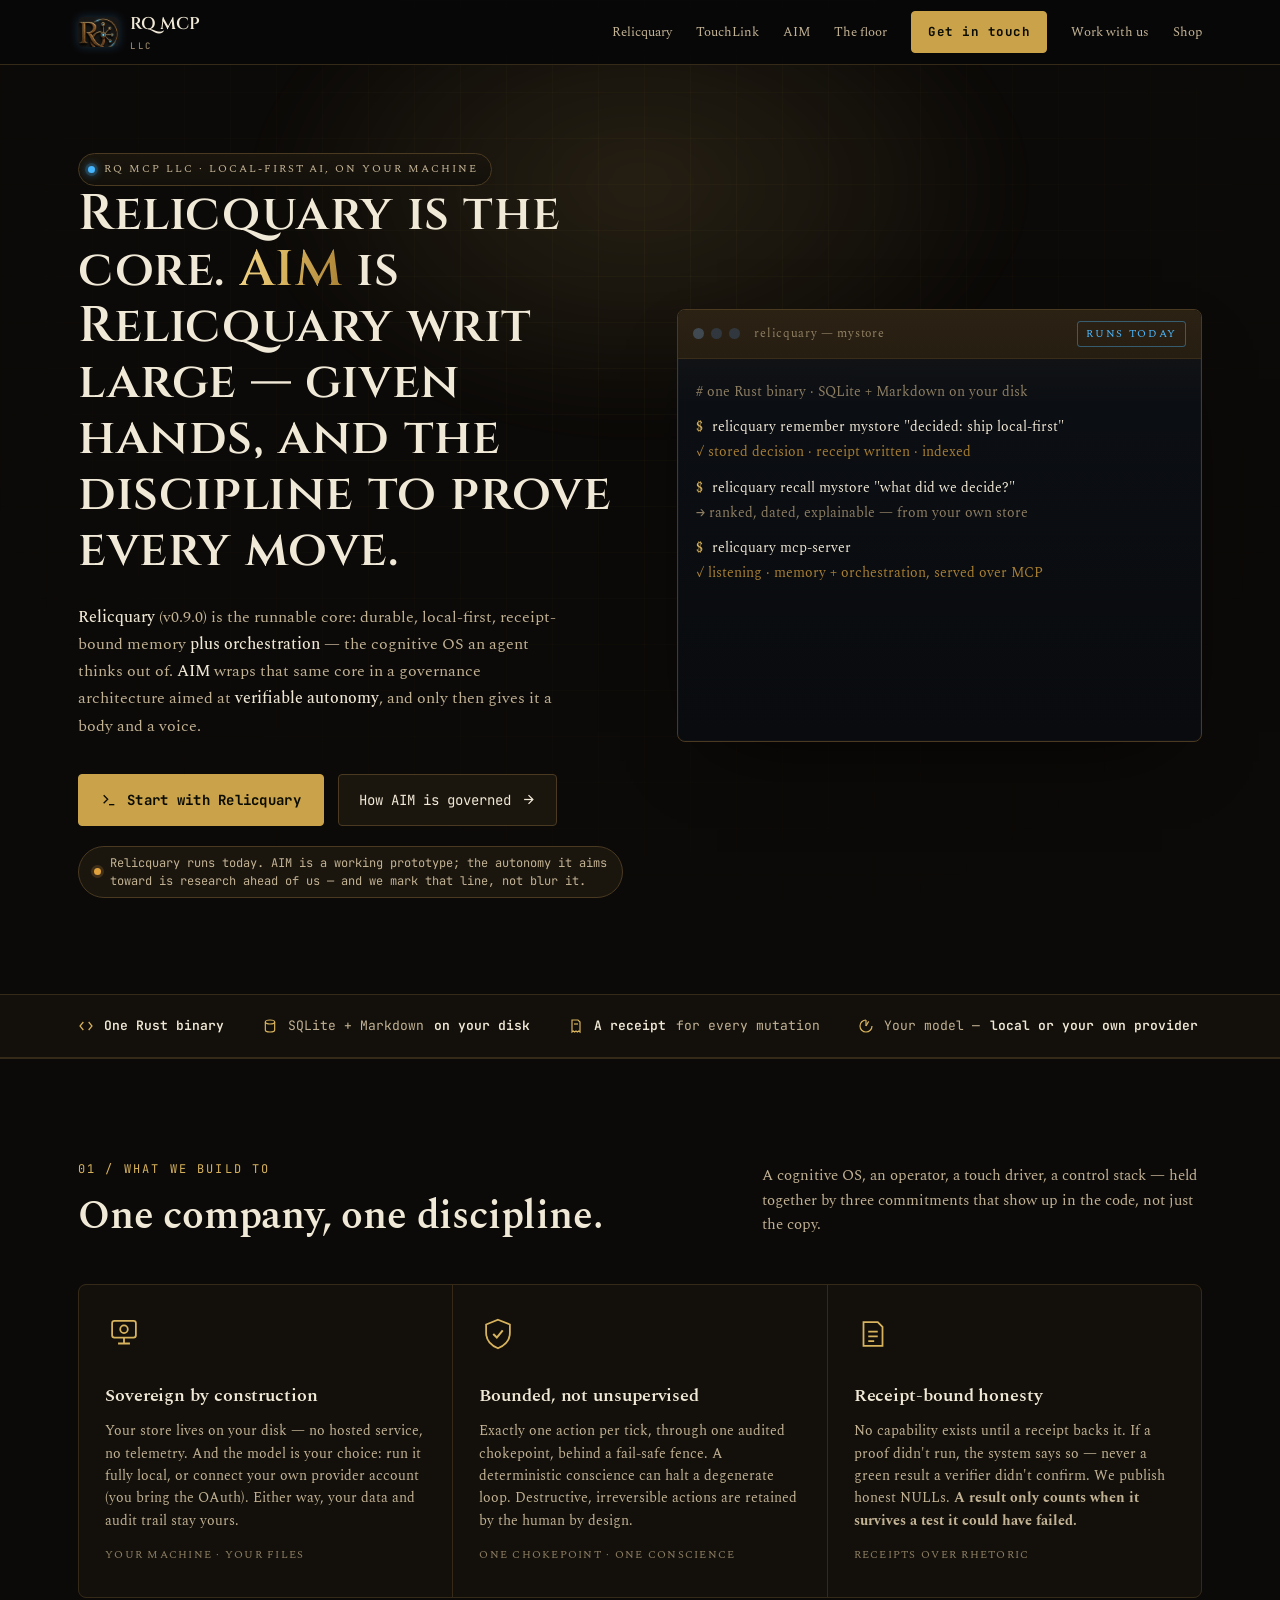
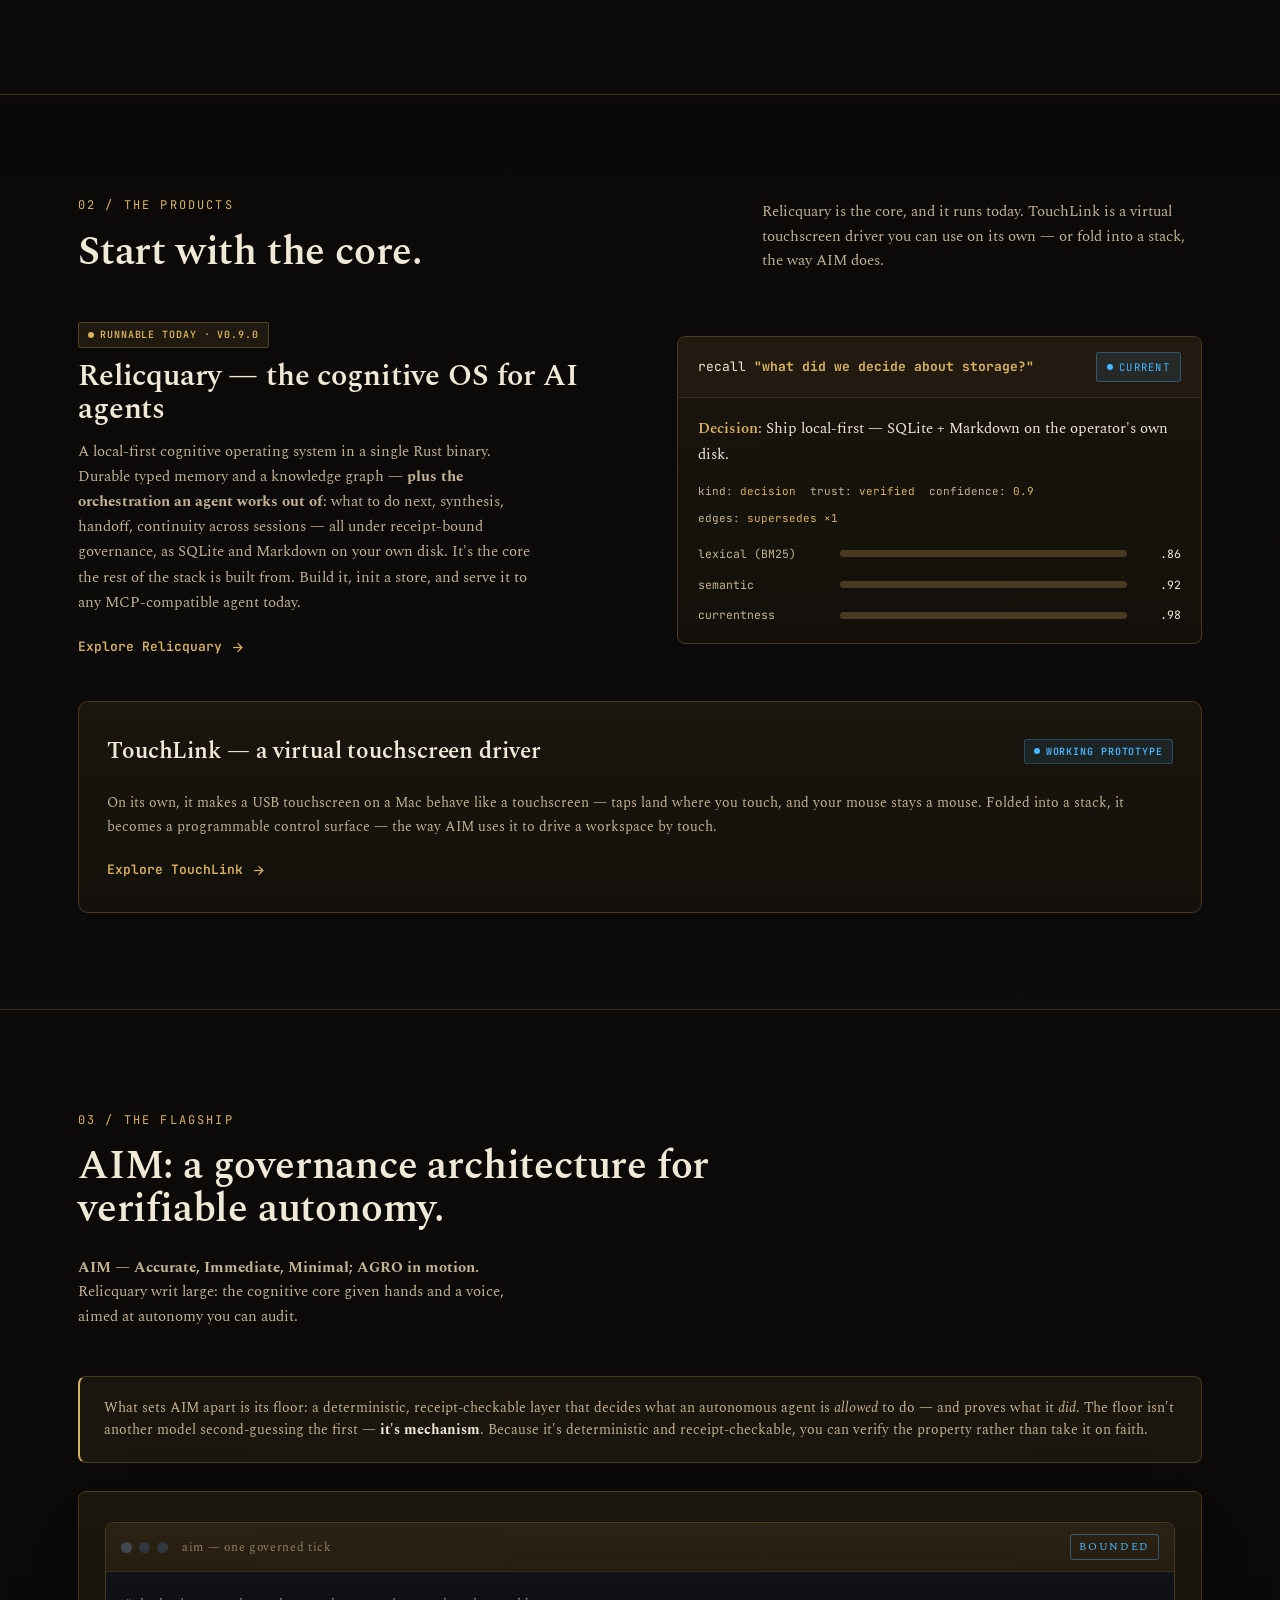
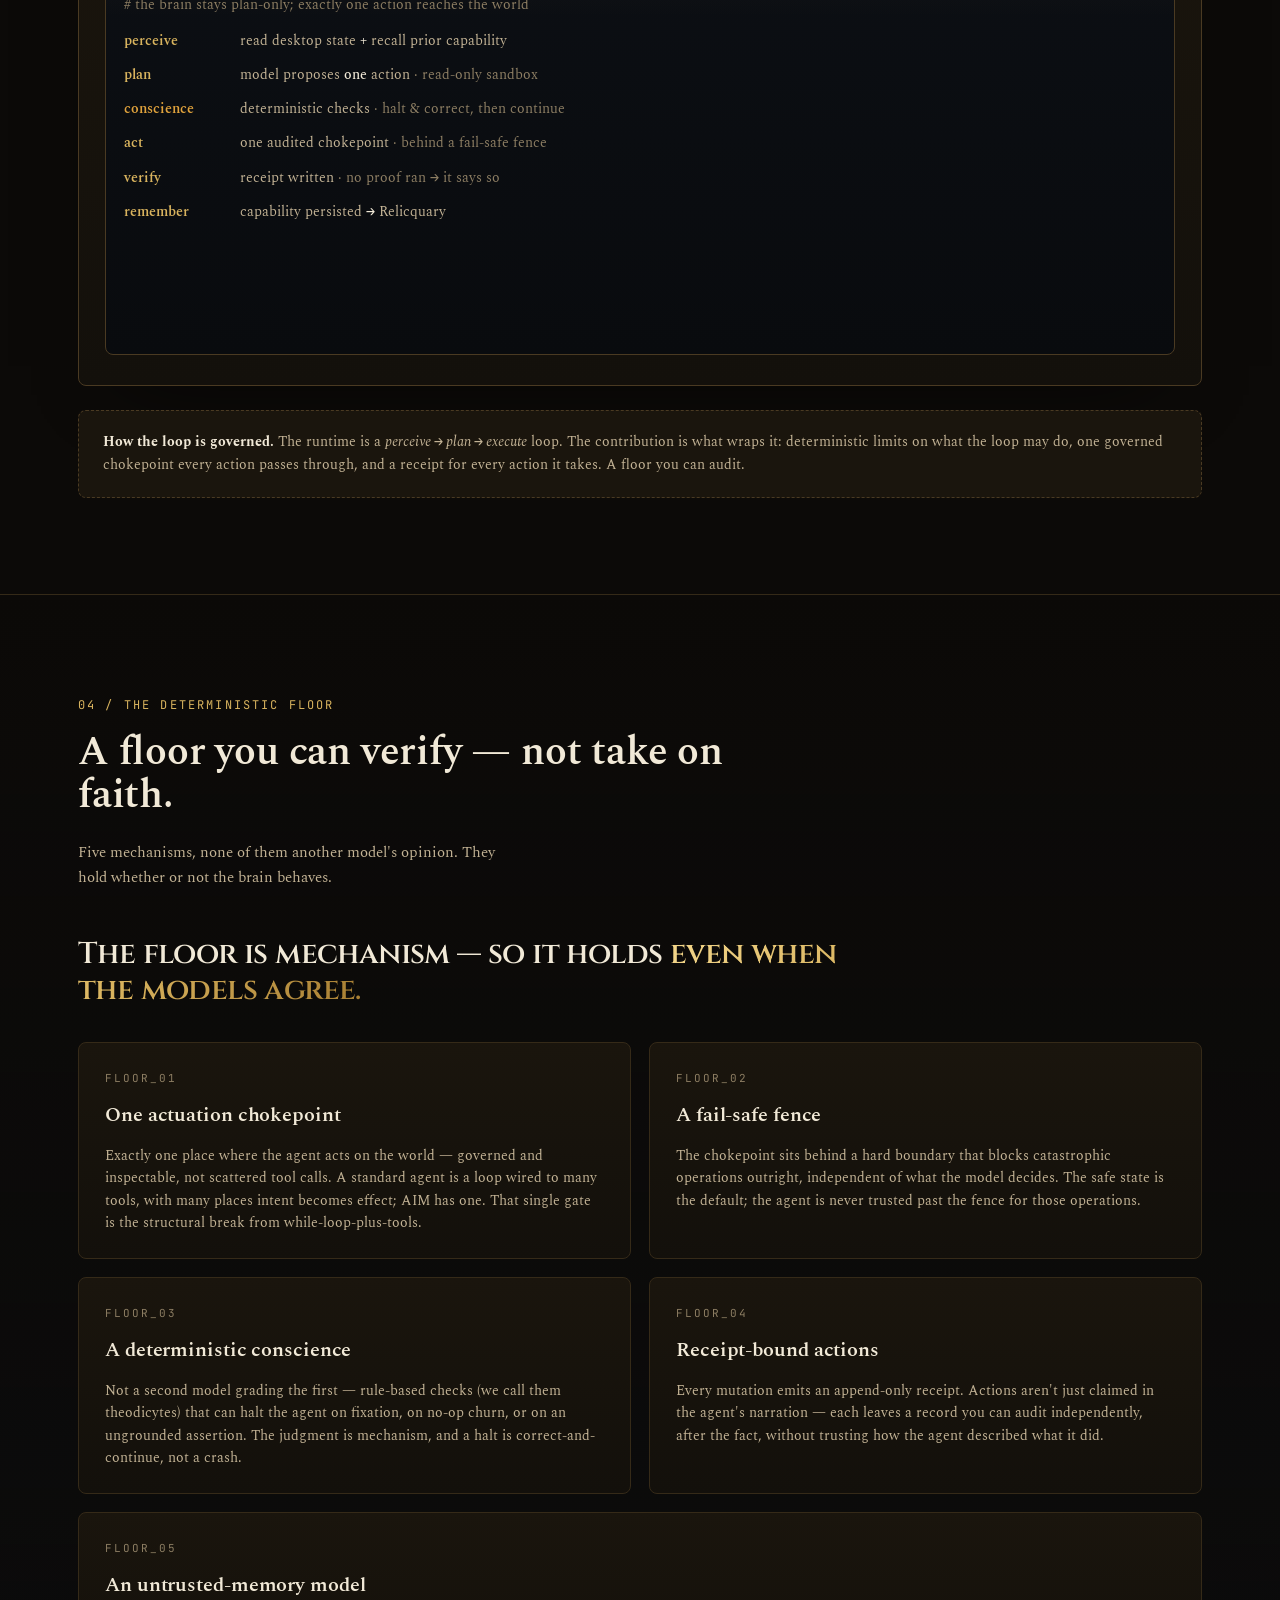
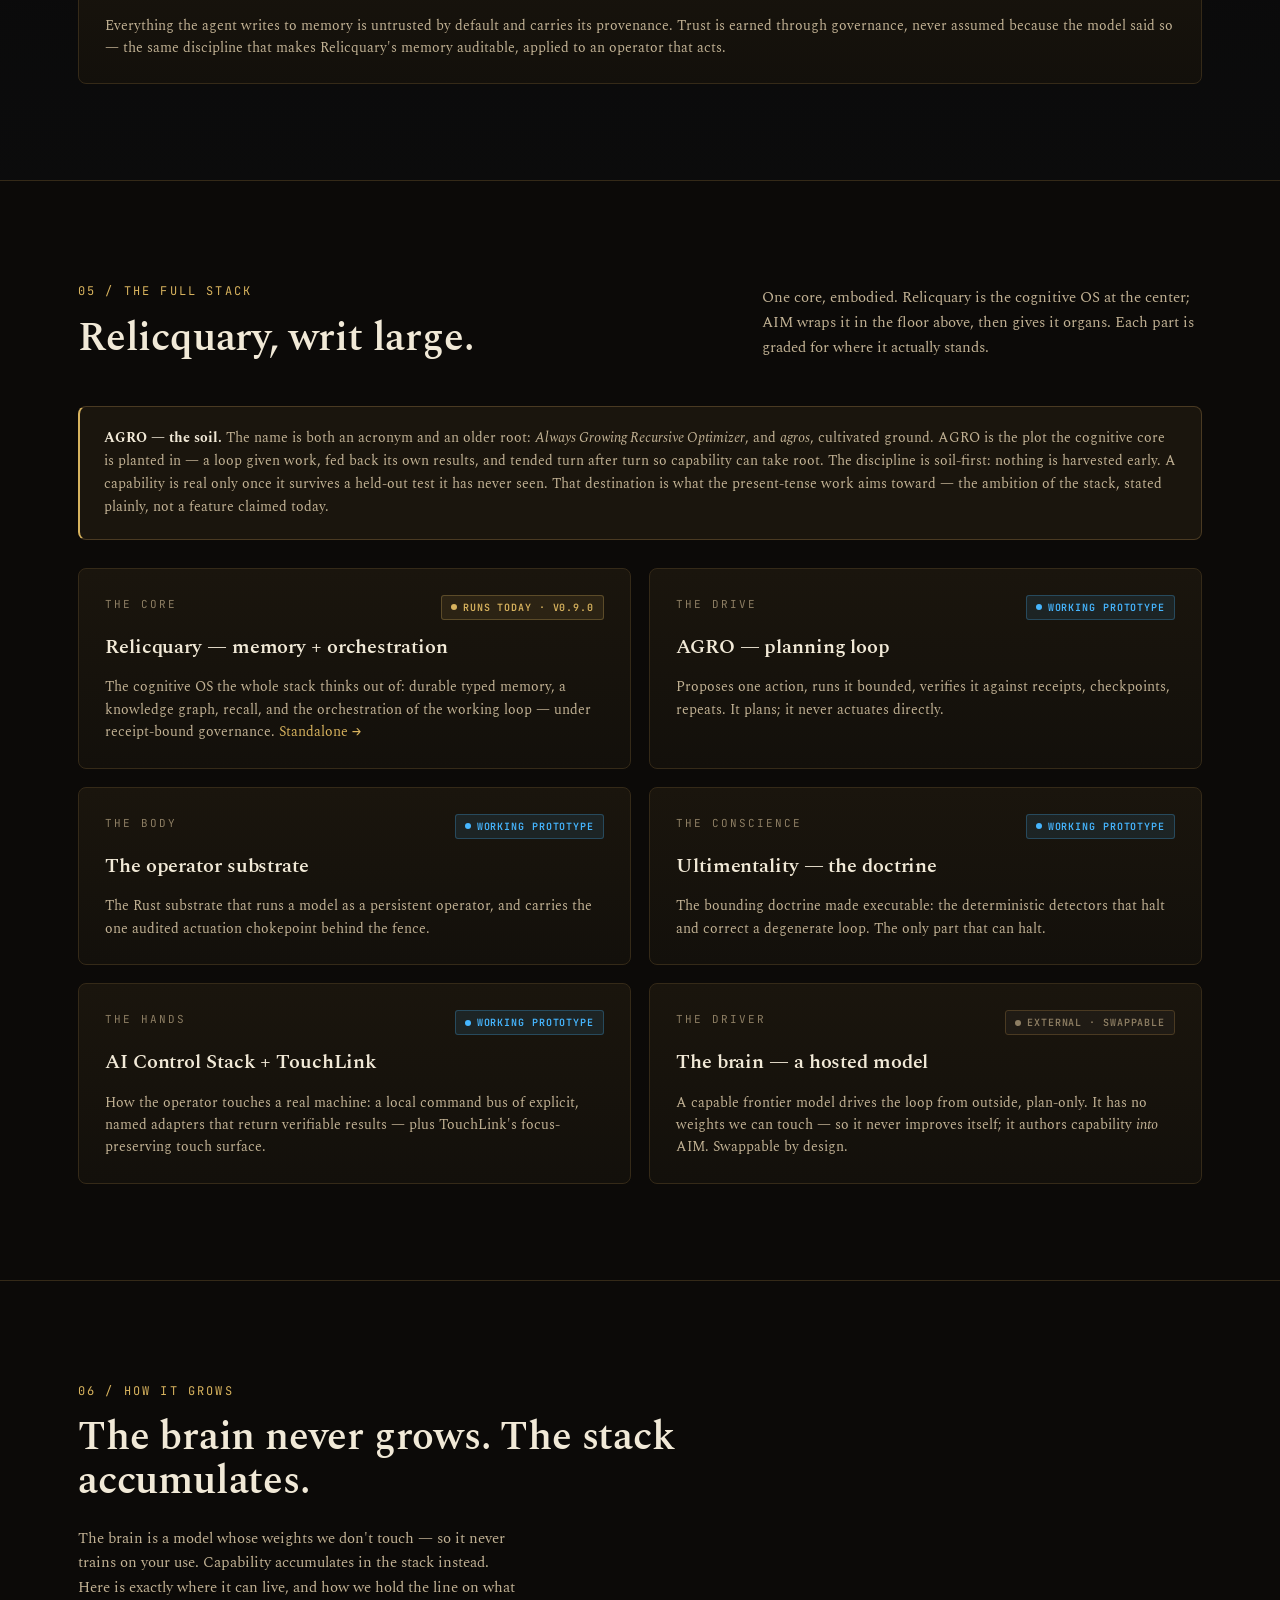
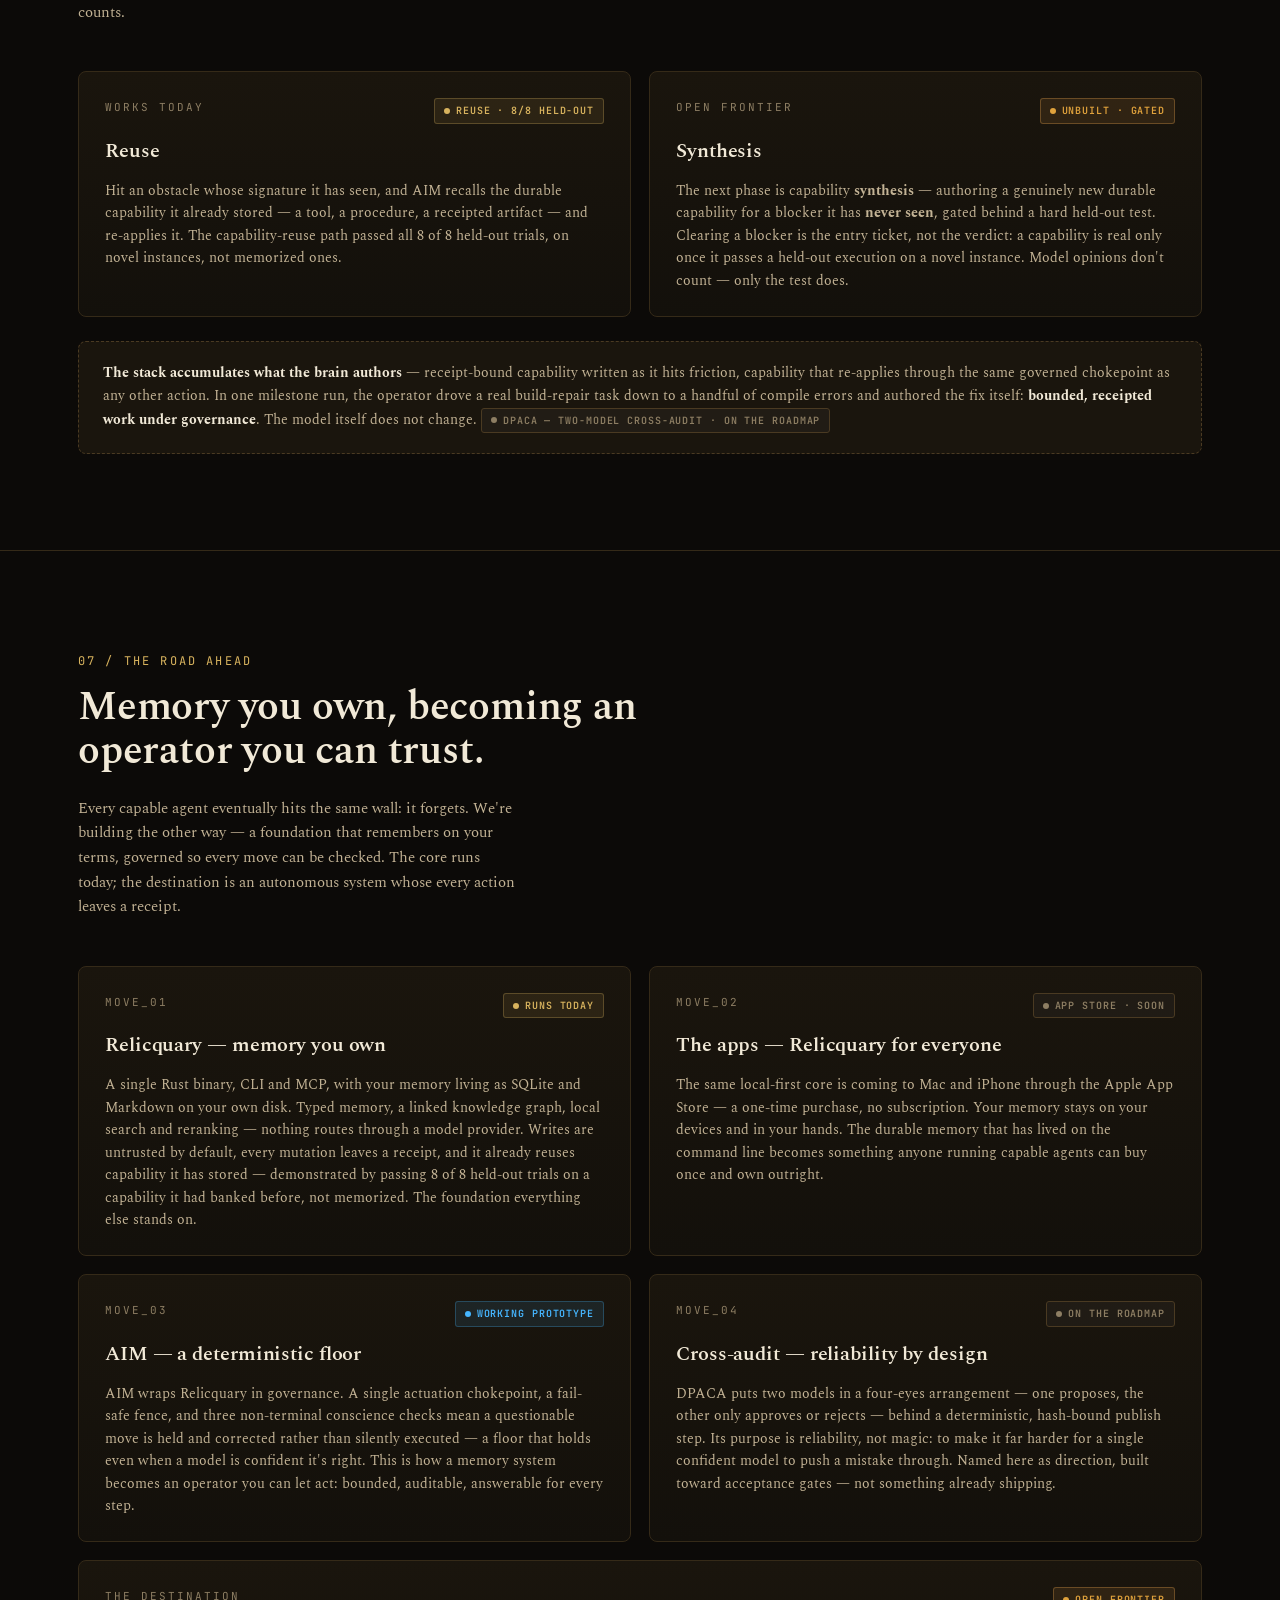
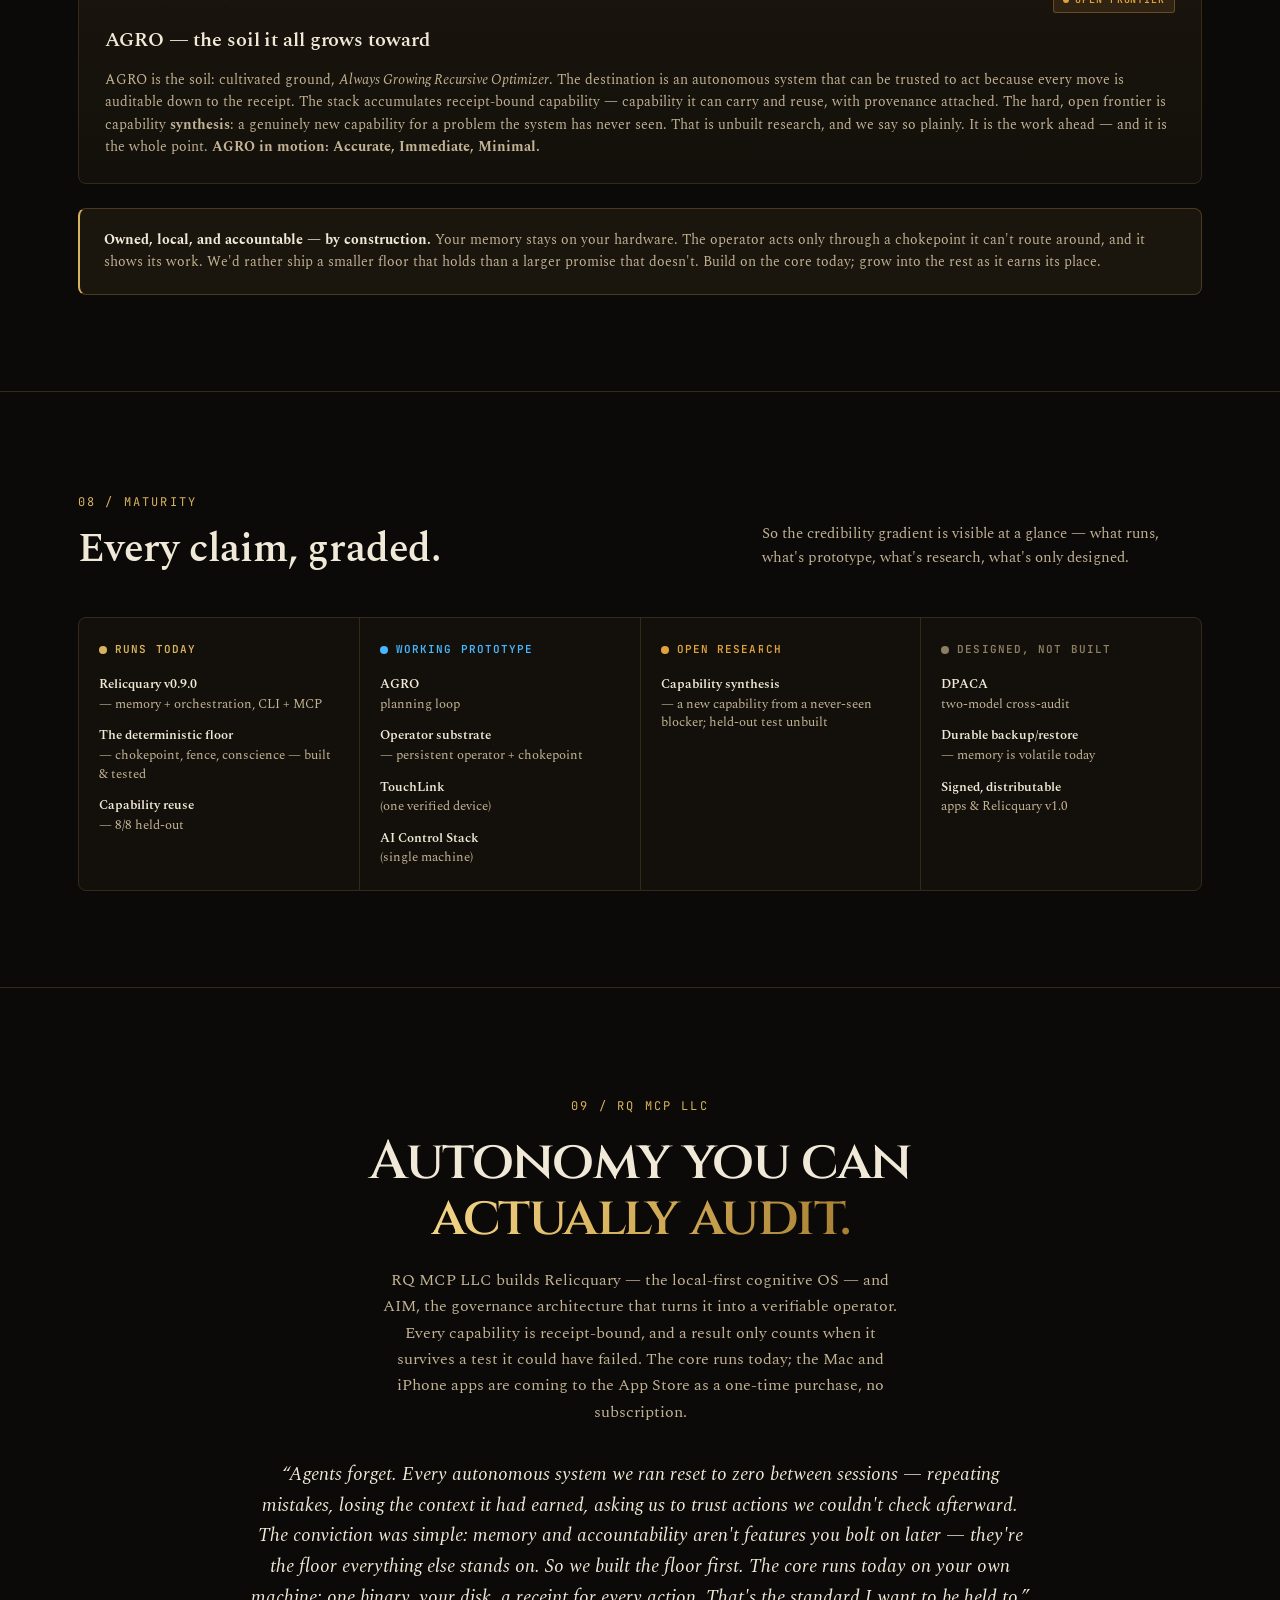
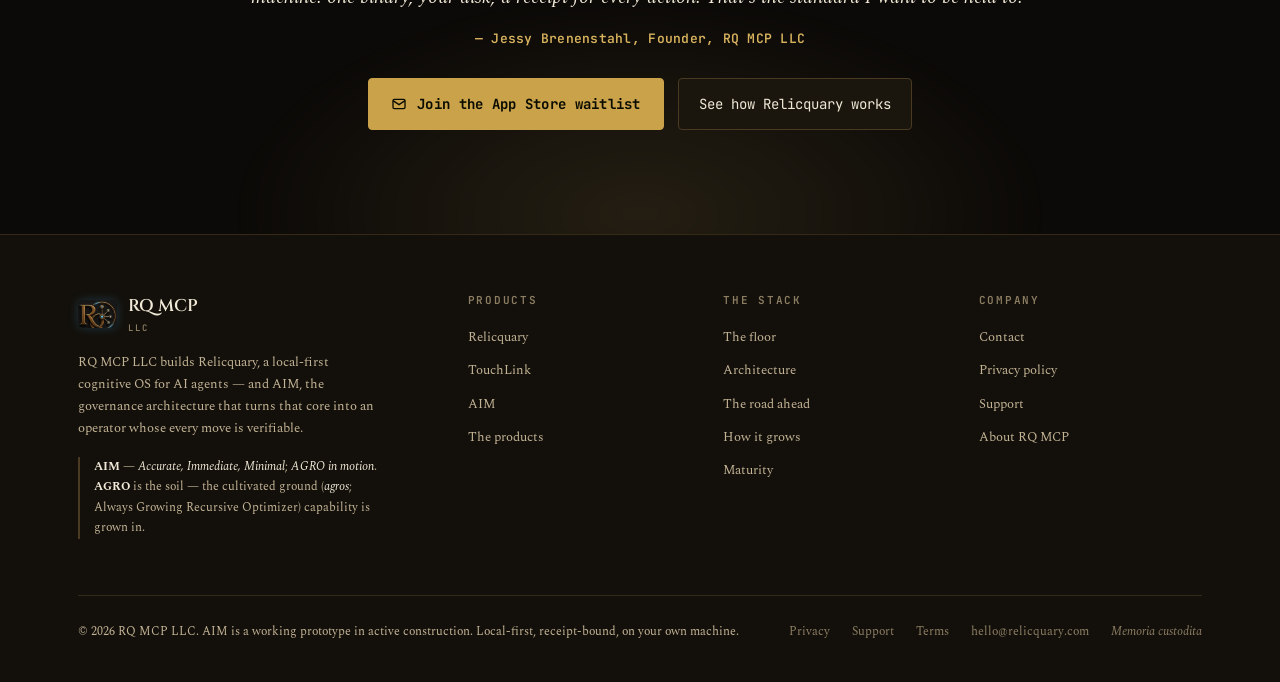
==== commit 7588bcd2: "Add Work with us: the Working AI Workflow Pilot and a project self-audit A service page (/work/) off" ====
--- a/index.html
+++ b/index.html
@@ -63,6 +63,8 @@
       <a href="#aim">AIM</a>
       <a href="#trust">The floor</a>
       <a class="nav-cta" href="#contact">Get in touch</a>
+          <a href="https://rqmcp.llc/work/">Work with us</a>
+      <a href="https://ko-fi.com/relicquary/shop">Shop</a>
     </nav>
     <button class="nav-toggle" aria-label="Toggle menu" aria-expanded="false" aria-controls="navlinks" id="navToggle">
       <svg width="18" height="18" viewBox="0 0 24 24" fill="none" stroke="currentColor" stroke-width="2" aria-hidden="true"><line x1="3" y1="7" x2="21" y2="7"/><line x1="3" y1="12" x2="21" y2="12"/><line x1="3" y1="17" x2="21" y2="17"/></svg>
